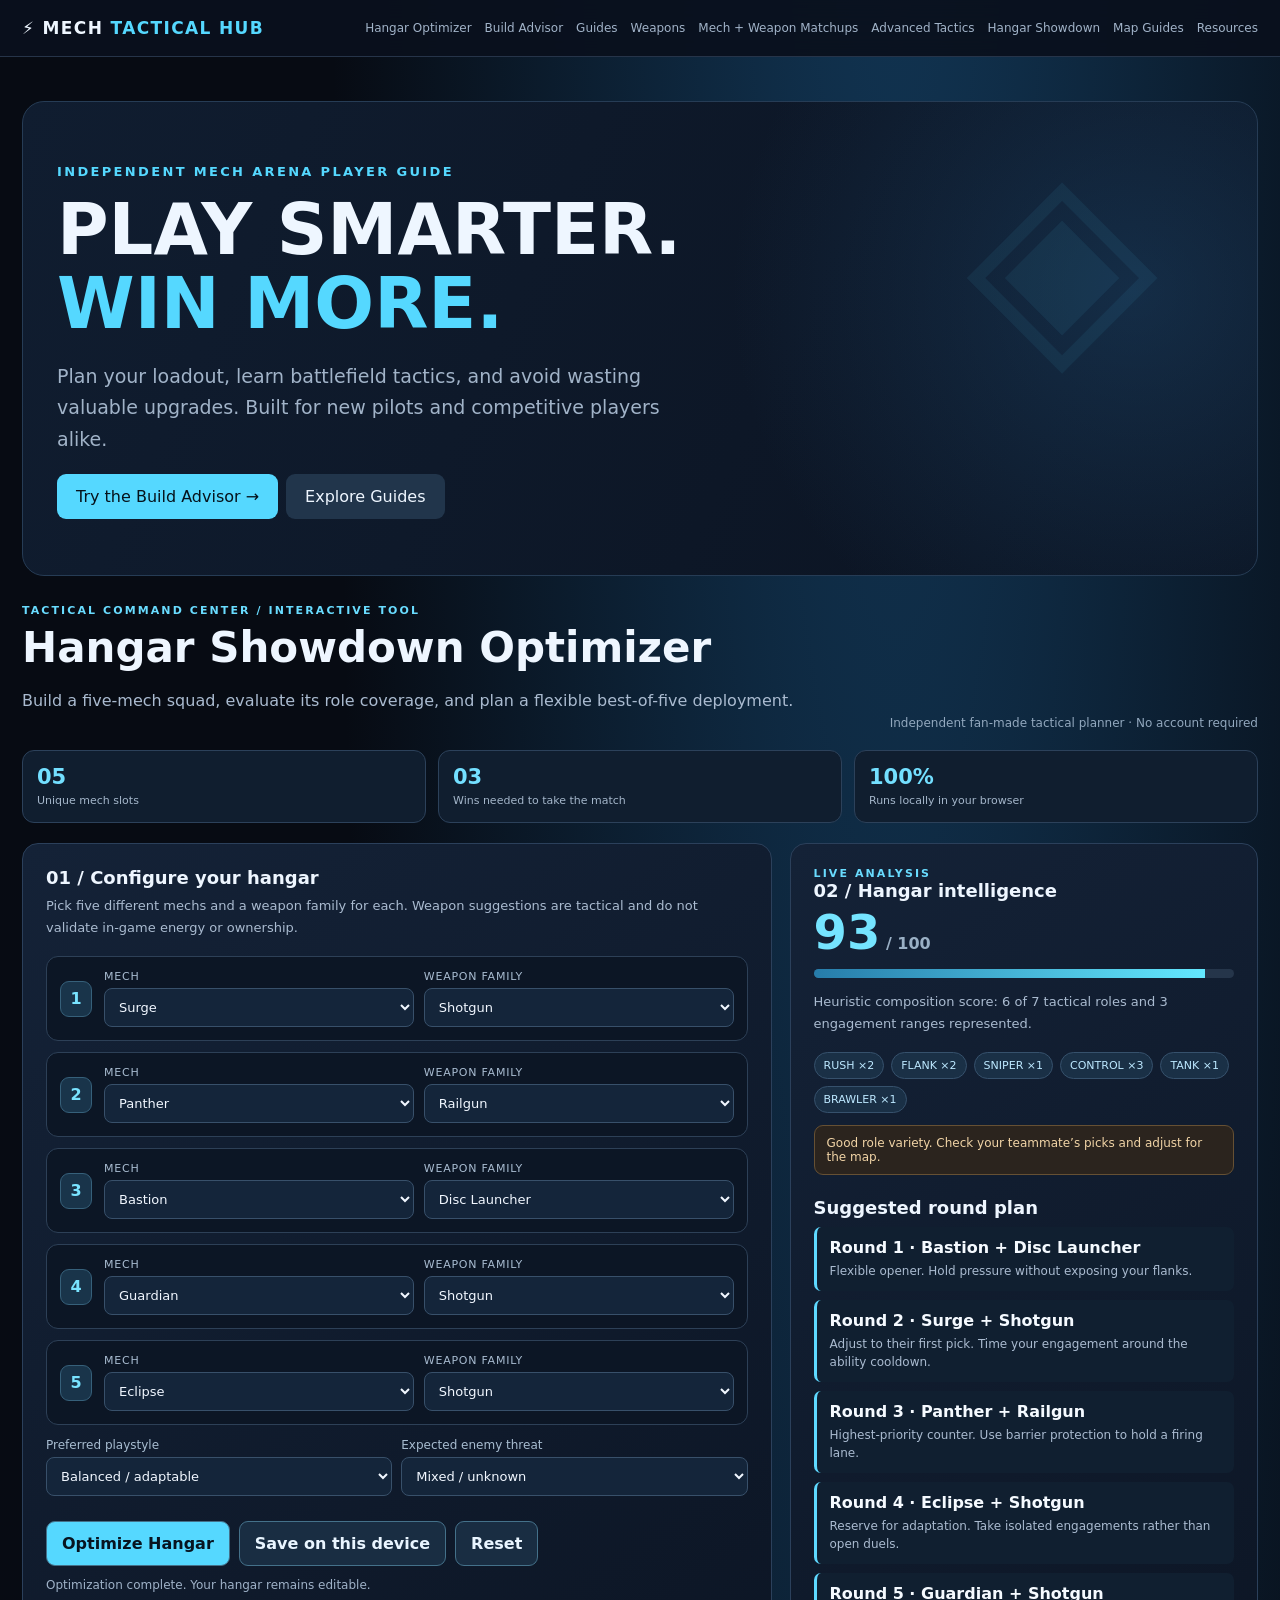
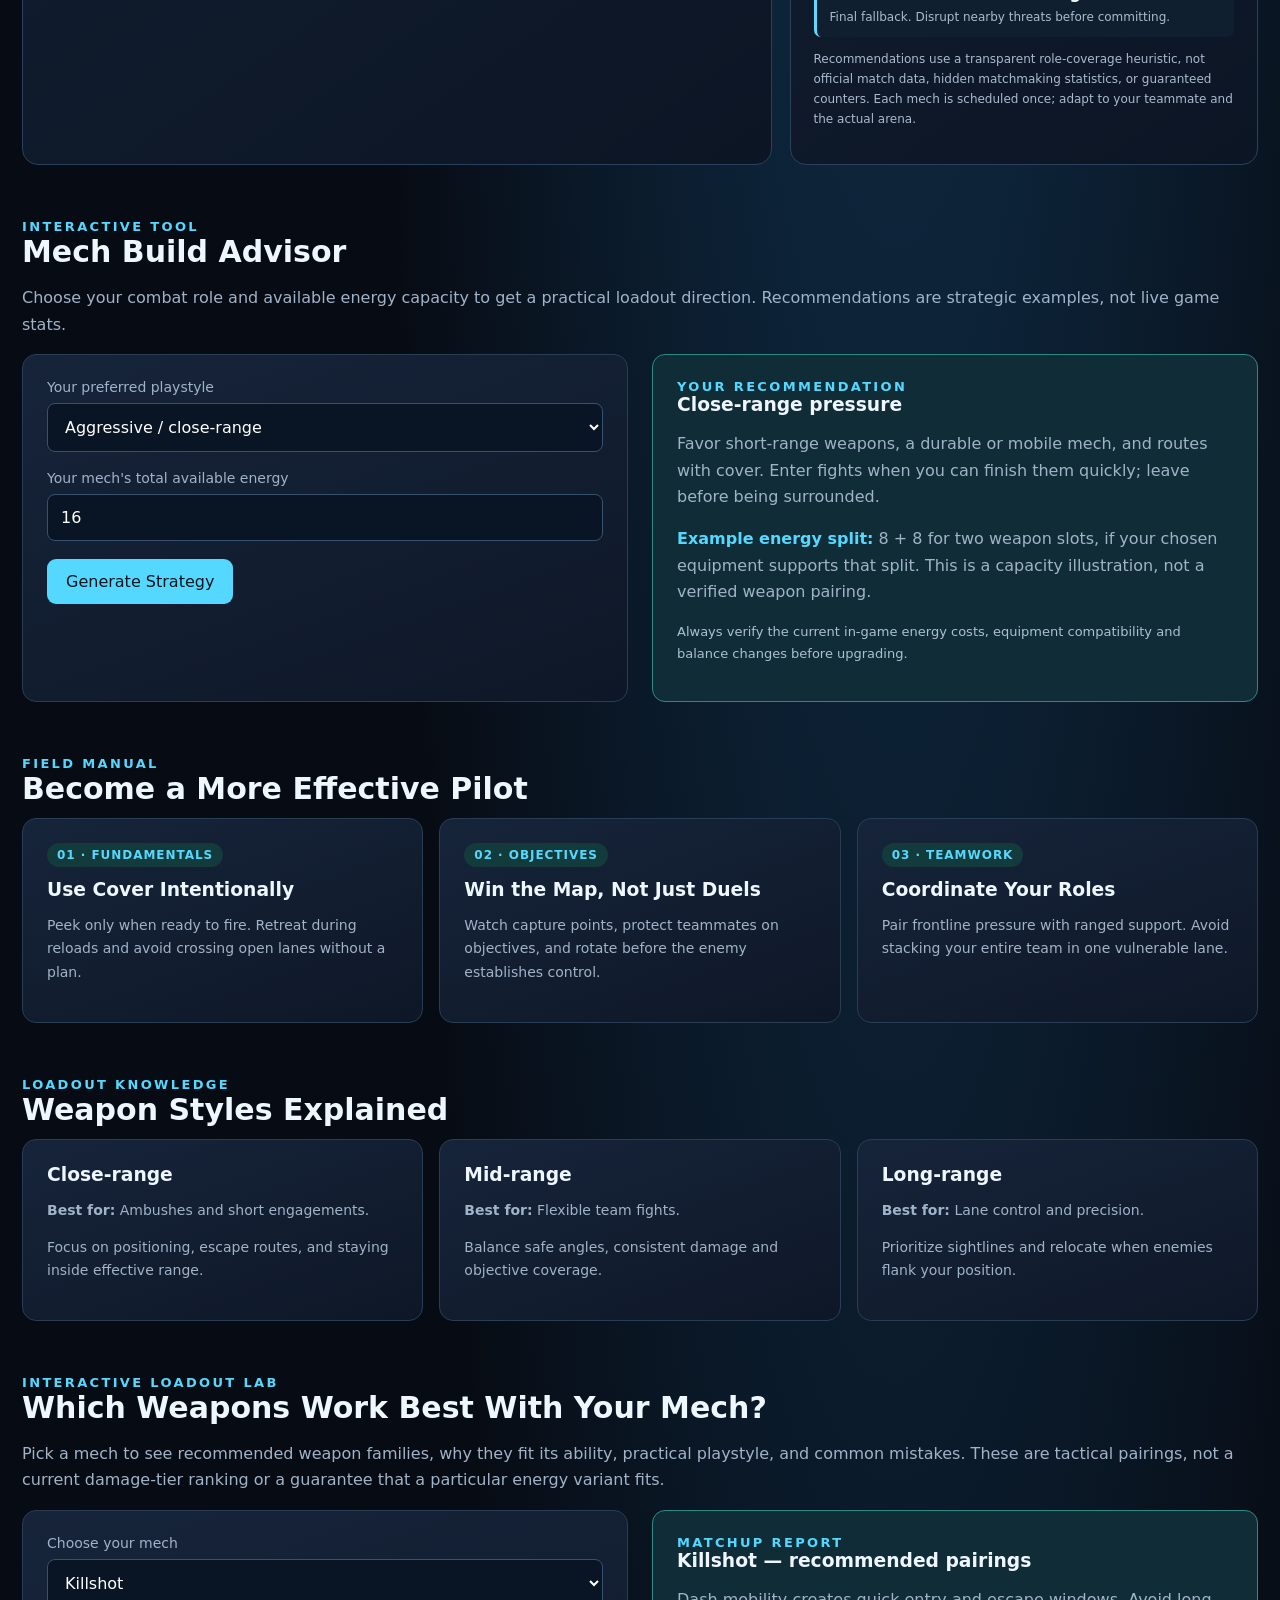
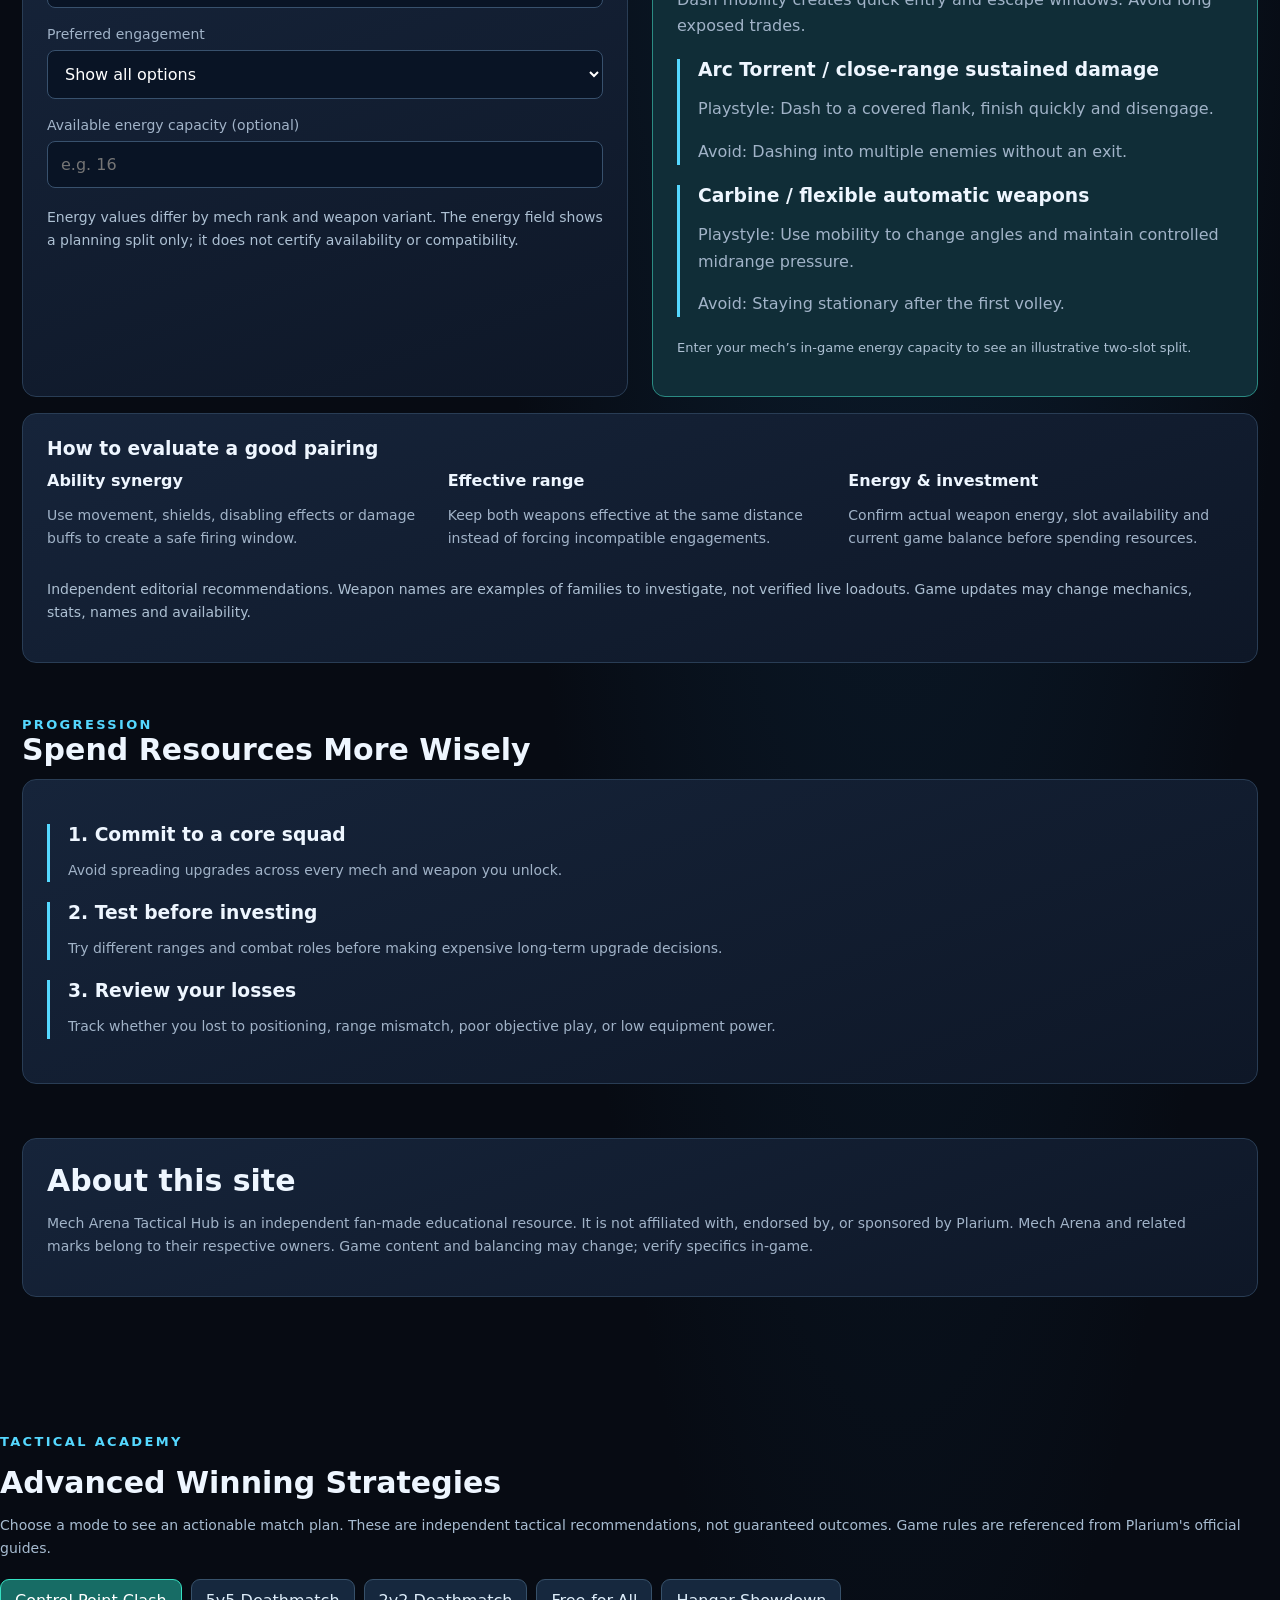
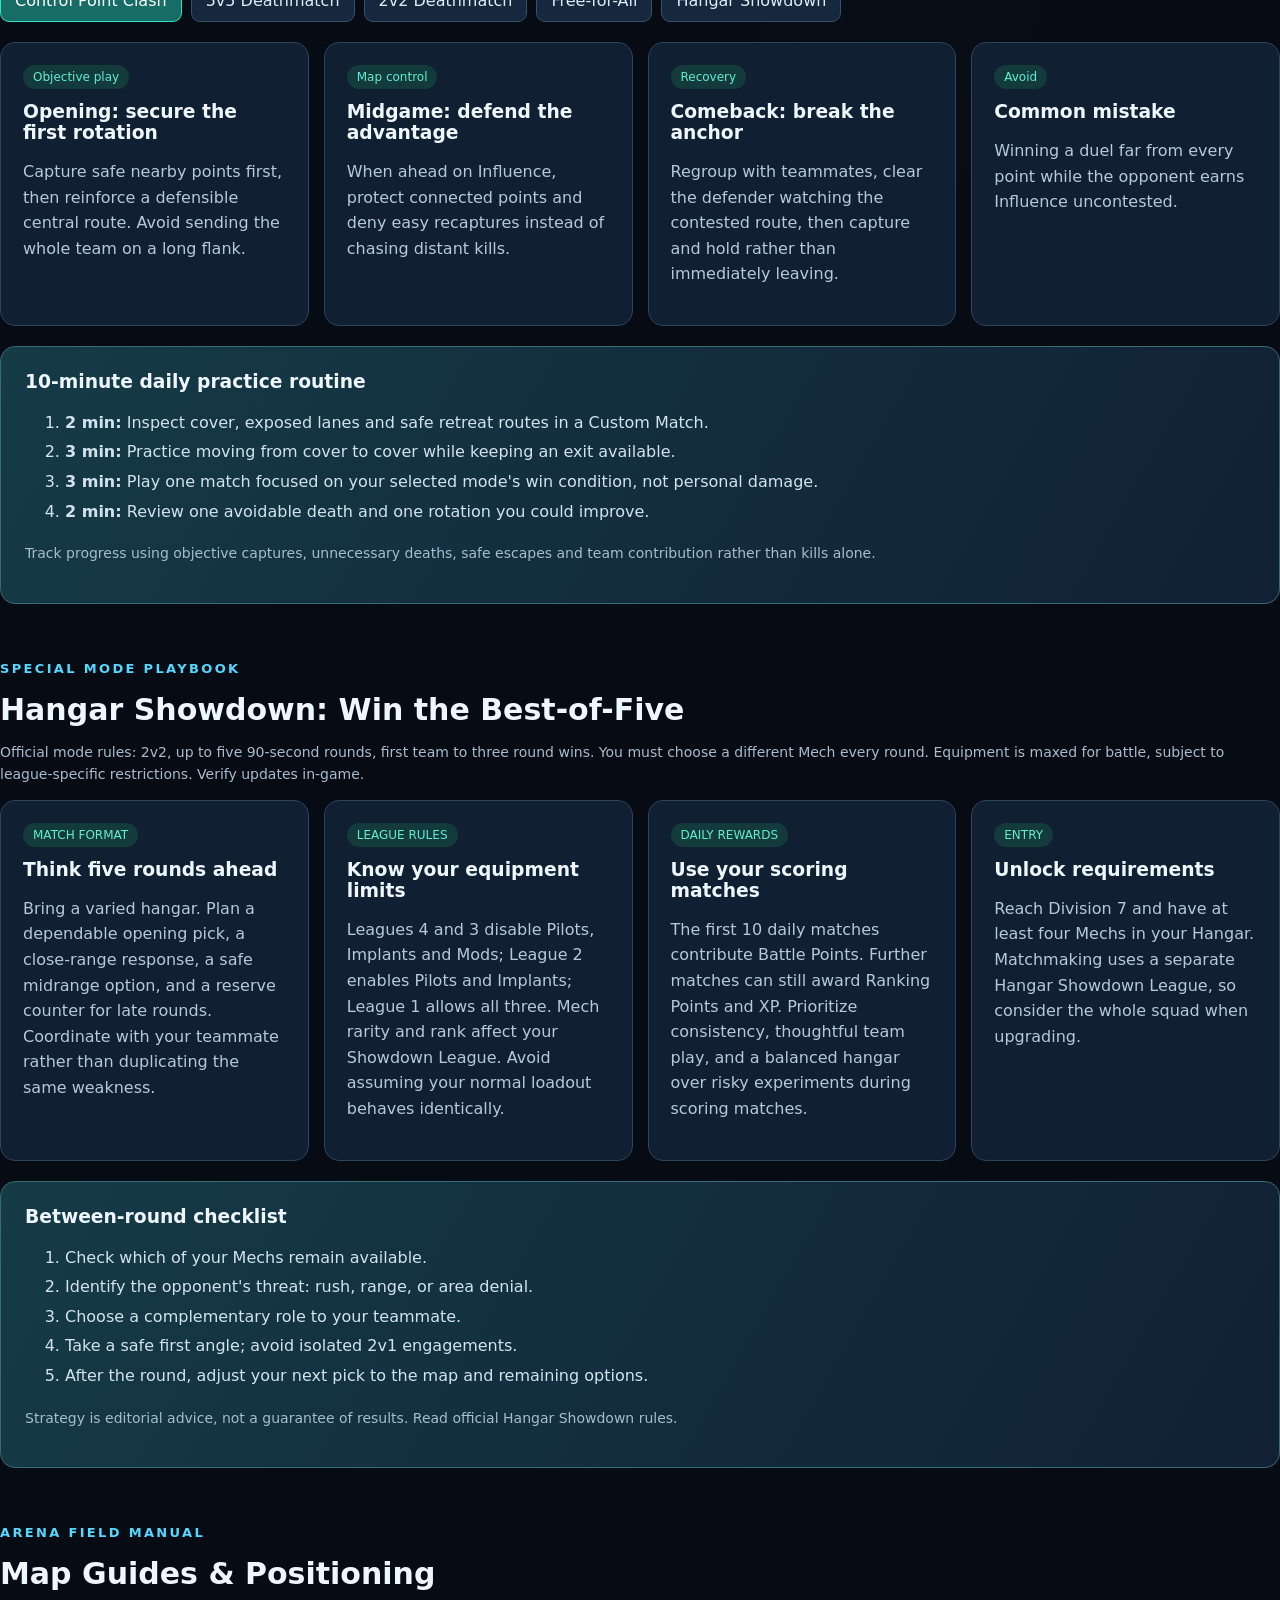
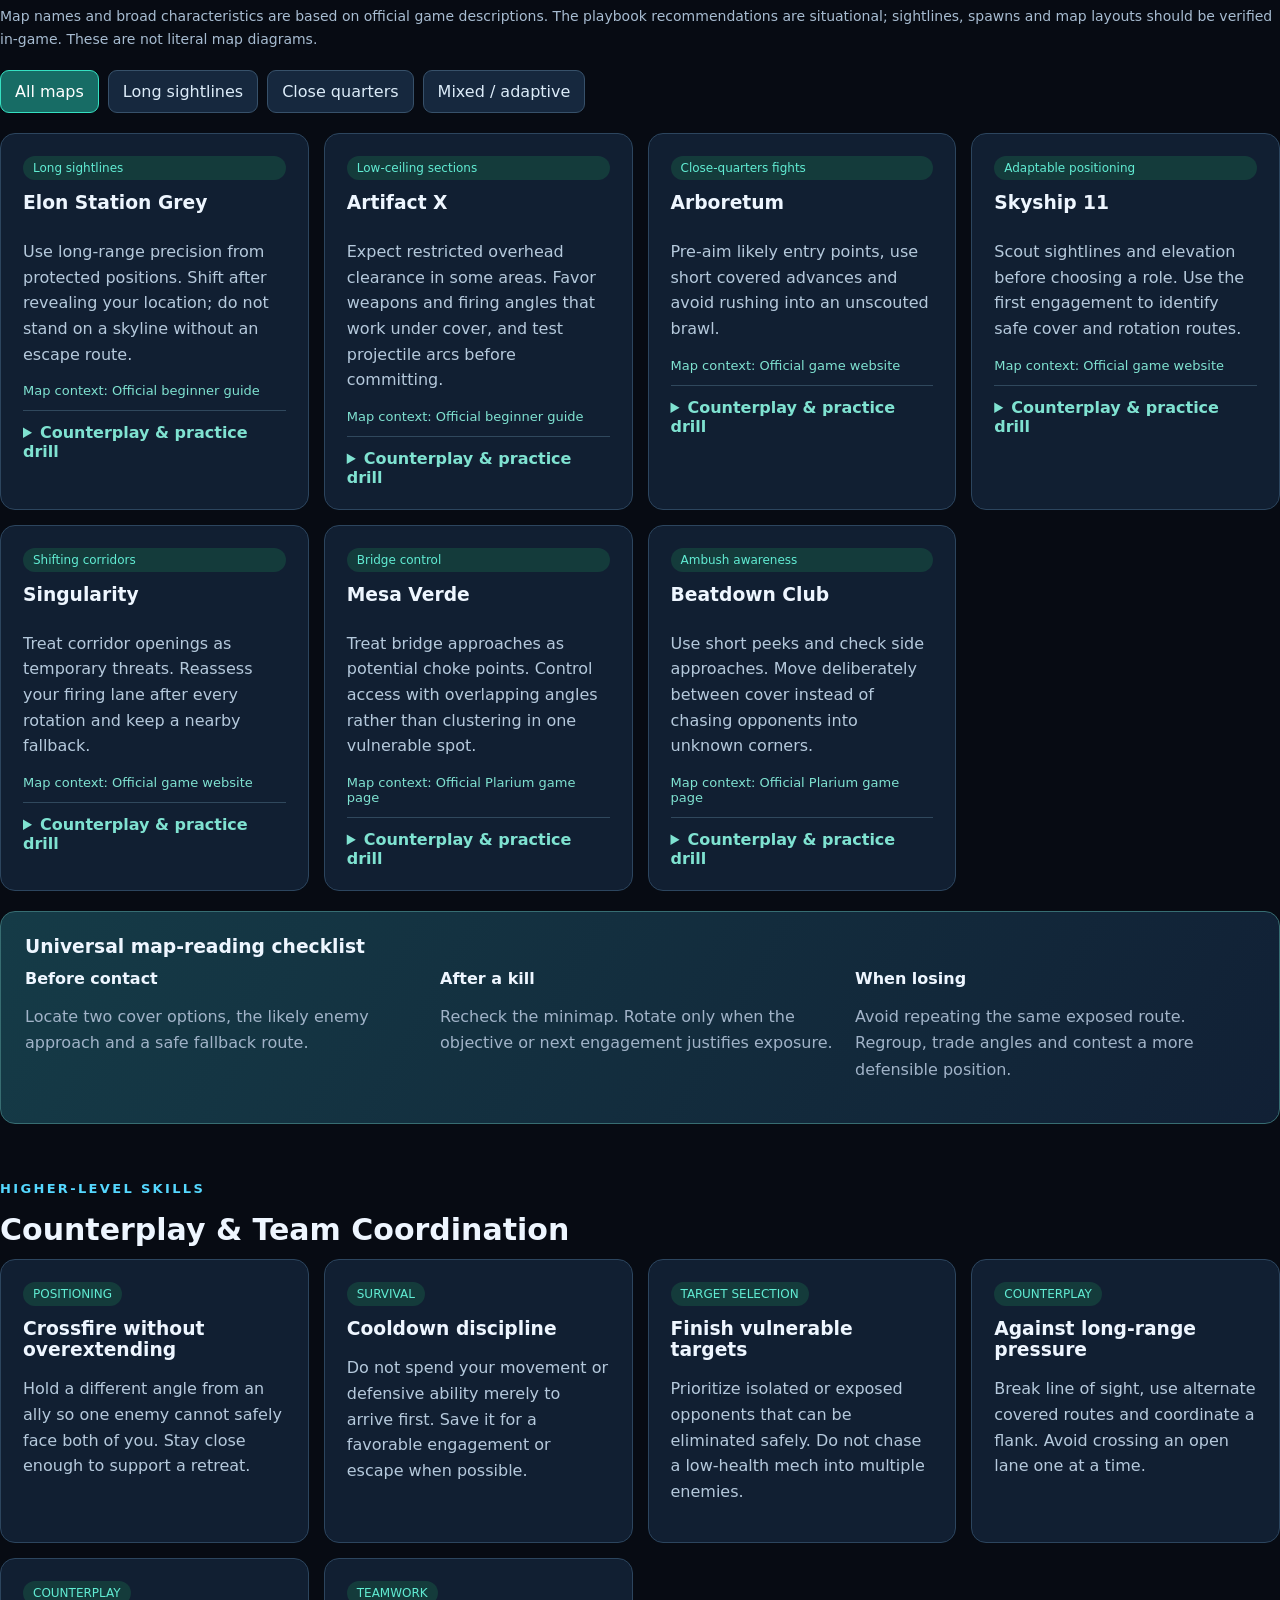
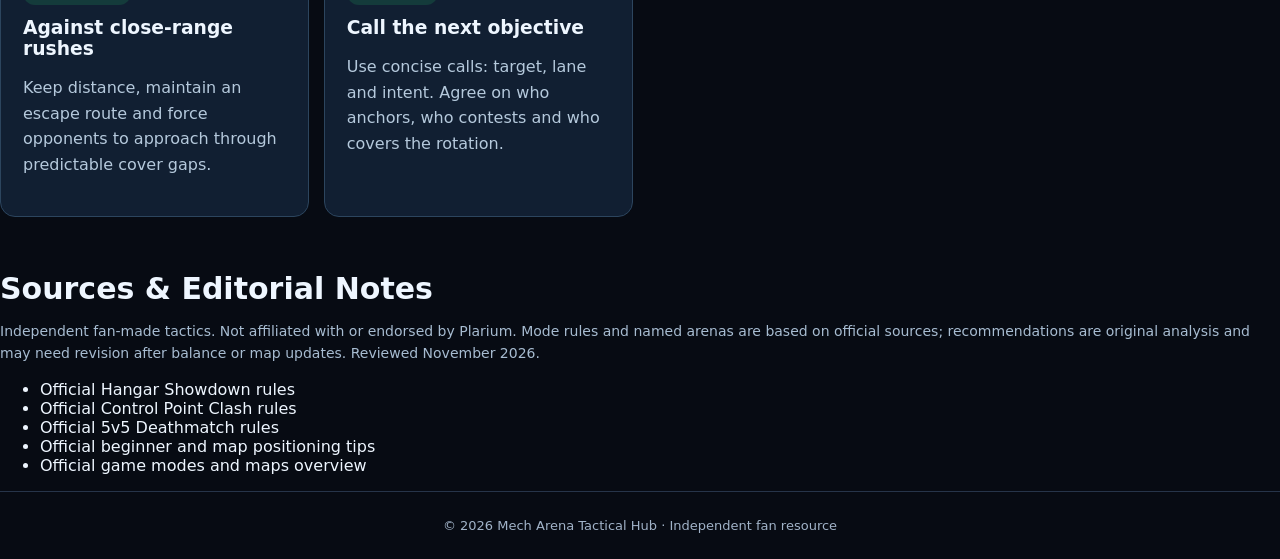
==== index.html @ 8464e2ba "Add files via upload" ====
<!doctype html><html lang="en"><head><meta charset="UTF-8"><meta name="viewport" content="width=device-width,initial-scale=1"><meta name="description" content="Independent Mech Arena player guides, build planner, tactics and resource tips."><title>Mech Arena Tactical Hub</title><style>:root{color-scheme:dark;--bg:#080e1b;--panel:#121d30;--line:#293b55;--accent:#35e1c2;--text:#edf5ff;--muted:#9db1ca}*{box-sizing:border-box}body{margin:0;background:radial-gradient(circle at 85% 0%,#173a53 0,transparent 34%),var(--bg);color:var(--text);font:16px system-ui,Segoe UI,sans-serif}header{position:sticky;top:0;z-index:2;background:#08101eea;border-bottom:1px solid var(--line)}nav{max-width:1150px;margin:auto;display:flex;align-items:center;justify-content:space-between;padding:18px 22px;gap:16px;flex-wrap:wrap}a{color:inherit;text-decoration:none}.logo{font-weight:900;letter-spacing:.08em}.logo span,.accent{color:var(--accent)}.links{display:flex;gap:19px;flex-wrap:wrap;font-size:14px;color:var(--muted)}.links a:hover{color:var(--accent)}main{max-width:1150px;margin:auto;padding:24px 22px 80px}.hero{padding:72px 0 52px;max-width:820px}.eyebrow{color:var(--accent);font-size:13px;font-weight:800;letter-spacing:.18em}h1{font-size:clamp(38px,6vw,72px);line-height:1.05;margin:15px 0}h2{font-size:30px;margin:0 0 12px}h3{margin:0 0 12px}p{line-height:1.65;color:var(--muted)}.hero p{font-size:19px;max-width:640px}.btn{display:inline-block;border:0;background:var(--accent);color:#06131c;font-weight:800;padding:13px 19px;border-radius:9px;cursor:pointer}.btn.secondary{background:#21354b;color:var(--text);margin-left:8px}.section{margin-top:54px;scroll-margin-top:90px}.grid{display:grid;grid-template-columns:repeat(3,minmax(0,1fr));gap:16px}.card{background:linear-gradient(145deg,#16253a,#101a2b);border:1px solid var(--line);border-radius:15px;padding:24px}.card .tag{font-size:12px;color:var(--accent);font-weight:800;letter-spacing:.08em}.card p{font-size:14px}.planner{display:grid;grid-template-columns:1fr 1fr;gap:24px}.field{margin-bottom:18px}label{display:block;color:var(--muted);font-size:14px;margin-bottom:8px}select,input{width:100%;padding:13px;background:#091425;color:white;border:1px solid #38516d;border-radius:8px;font:inherit}.result{border:1px solid #2b8b83;background:#102d37;border-radius:13px;padding:24px}.result strong{color:var(--accent)}.note{font-size:13px;color:#adc0d3}.guide{border-left:3px solid var(--accent);padding-left:18px;margin:20px 0}footer{border-top:1px solid var(--line);padding:26px 22px;text-align:center;color:var(--muted);font-size:13px}@media(max-width:750px){.grid,.planner{grid-template-columns:1fr}.hero{padding-top:45px}.btn.secondary{margin:10px 0 0}.links{gap:12px}}</style><style>
.tactical-tabs{display:flex;flex-wrap:wrap;gap:9px;margin:20px 0}.tactical-tabs button,.map-filter{background:#16283e;border:1px solid #37516a;color:#dcecf9;border-radius:9px;padding:11px 14px;cursor:pointer;font:inherit}.tactical-tabs button.active,.map-filter.active{background:#176c65;border-color:#35e1c2;color:white}.tactic-grid{display:grid;grid-template-columns:repeat(auto-fit,minmax(250px,1fr));gap:15px}.tactic-card{background:#111f32;border:1px solid #2c455e;border-radius:15px;padding:22px}.tactic-card h3{margin:0 0 10px}.tactic-card p,.tactic-card li{color:#b5c9dc;line-height:1.6}.tactic-card ul{padding-left:19px}.tag{display:inline-block;color:#61ecd3;background:#143b3b;border-radius:20px;padding:5px 10px;font-size:12px;margin-bottom:12px}.map-controls{display:flex;flex-wrap:wrap;gap:9px;margin:20px 0}.map-card{display:flex;flex-direction:column}.map-card .map-meta{font-size:13px;color:#7fe2d1}.map-card details{border-top:1px solid #30485d;margin-top:12px;padding-top:12px}.map-card summary{cursor:pointer;color:#7fe2d1;font-weight:700}.map-card details p{margin-bottom:5px}.training-box{background:linear-gradient(120deg,#153b47,#112035);border:1px solid #376d72;border-radius:15px;padding:24px;margin:20px 0}.training-box ol{line-height:1.85;color:#d3e3ee}.strategy-note{color:#a7bcd1;font-size:14px;line-height:1.6}.sr-only{position:absolute;left:-9999px}@media(max-width:600px){.tactical-tabs button,.map-filter{flex:1 1 42%}}
</style><style>
:root{--bg:#070b13;--panel:#101827;--line:#263449;--accent:#55d8ff;--text:#eef6ff;--muted:#a1b3c8}body{background:radial-gradient(ellipse at 70% -10%,#123858 0%,transparent 45%),#070b13}header{background:#0a111def;backdrop-filter:blur(14px)}nav{max-width:1420px}.logo{font-size:17px}.links{gap:13px}.links a{font-size:12px}main{max-width:1420px}.hero{max-width:none;padding:62px 34px 56px;border:1px solid #263c55;border-radius:22px;margin-top:20px;background:radial-gradient(circle at 90% 40%,#21517b66,transparent 35%),linear-gradient(115deg,#101d30,#0b1321);position:relative;overflow:hidden}.hero:after{content:'◈';position:absolute;right:8%;top:2%;font-size:250px;color:#55d8ff12;pointer-events:none}.hero h1{max-width:820px;font-size:clamp(40px,5.5vw,72px)}.section{scroll-margin-top:95px}.card,.panel{background:linear-gradient(160deg,#16243a,#0e1727);border-color:#293d55!important;border-radius:14px!important}button,.btn,select,input{font:inherit}button:focus-visible,select:focus-visible,a:focus-visible{outline:2px solid #55d8ff;outline-offset:3px}.command{margin-top:28px;scroll-margin-top:95px}.command-head{display:flex;align-items:end;justify-content:space-between;gap:20px;flex-wrap:wrap;margin-bottom:20px}.kicker{font-size:11px;letter-spacing:.19em;text-transform:uppercase;font-weight:800;color:#69dcff}.command h2{font-size:clamp(28px,4vw,42px);margin:6px 0}.command p{color:#aabbd0}.command-layout{display:grid;grid-template-columns:minmax(0,1.6fr) minmax(300px,1fr);gap:18px}.command-panel{border:1px solid #2b405b;border-radius:16px;padding:23px;background:linear-gradient(145deg,#142237,#0c1524);min-width:0}.command-panel h3{font-size:18px;margin:0 0 7px}.command-panel .sub{font-size:13px;margin:0 0 18px}.slots{display:grid;gap:11px}.slot{border:1px solid #2d4057;border-radius:12px;padding:13px;background:#0c1625;display:grid;grid-template-columns:34px minmax(0,1fr) minmax(0,1fr);gap:10px;align-items:center}.slotnum{display:grid;place-items:center;background:#19344a;border:1px solid #36607a;color:#79e3ff;border-radius:9px;width:32px;height:36px;font-weight:800}.slot label{font-size:11px;letter-spacing:.07em;color:#a9bcd1;display:block;margin-bottom:5px}.slot select,.command-select{width:100%;background:#14253a;border:1px solid #38506a;color:#f1f7ff;padding:10px;border-radius:8px;font-size:13px;min-width:0}.optimizer-actions{display:flex;gap:9px;flex-wrap:wrap;margin-top:17px}.action-primary,.action-secondary{padding:12px 15px;border-radius:9px;border:1px solid #44718a;font-weight:800;cursor:pointer}.action-primary{background:#55d8ff;color:#071420}.action-secondary{background:#192d42;color:#e9f5ff}.statusline{font-size:12px;color:#9fb2c8;margin-top:12px;min-height:18px}.modebar{display:flex;gap:9px;flex-wrap:wrap;margin:13px 0 17px}.modebar label{font-size:12px;color:#a8bdd1;flex:1;min-width:125px}.modebar select{margin-top:5px}.score{font-size:48px;line-height:1;color:#75e4ff;font-weight:900}.score small{font-size:16px;color:#9ab0c5}.meter{height:9px;background:#25354a;border-radius:30px;overflow:hidden;margin:13px 0}.meter span{height:100%;display:block;background:linear-gradient(90deg,#267caa,#63e8ff);width:0%;transition:width .25s}.role-chips{display:flex;flex-wrap:wrap;gap:7px;margin:12px 0}.role-chip{background:#1a3046;border:1px solid #36516c;padding:6px 9px;border-radius:20px;font-size:11px;color:#bce8ff}.warning{background:#2b241e;border:1px solid #665033;border-radius:9px;padding:10px 12px;color:#f1d4a6;font-size:12px;margin:10px 0}.round-card{border-left:3px solid #5ed9ff;background:#101f30;border-radius:7px;padding:11px 13px;margin:9px 0}.round-card strong{color:#f5faff}.round-card p{font-size:12px;margin:5px 0 0;line-height:1.5}.tiny-note{font-size:12px;color:#95a9c1;margin-top:13px}.guide-tabs{display:flex;gap:8px;flex-wrap:wrap;margin:18px 0}.guide-tab{border:1px solid #38536a;background:#14263b;color:#d8eafa;border-radius:8px;padding:10px 13px;cursor:pointer}.guide-tab[aria-selected=true]{background:#55d8ff;color:#071420}.dashboard-summary{display:grid;grid-template-columns:repeat(3,1fr);gap:12px;margin:20px 0}.dashboard-summary>div{background:#101e2f;border:1px solid #2c415a;border-radius:12px;padding:14px}.dashboard-summary b{font-size:21px;display:block;color:#73dfff}.dashboard-summary span{font-size:11px;color:#a4b6ca}.independent{color:#92a8be;font-size:12px}.command a{color:#8de8ff;text-decoration:underline}@media(max-width:940px){.command-layout{grid-template-columns:1fr}.dashboard-summary{grid-template-columns:repeat(3,1fr)}}@media(max-width:580px){.slot{grid-template-columns:30px 1fr;gap:8px}.slot .weapon-field{grid-column:2}.hero{padding:35px 20px}.dashboard-summary{grid-template-columns:1fr}.command-panel{padding:15px}}
</style></head><body><header><nav><a class="logo" href="#top">⚡ MECH <span>TACTICAL HUB</span></a><div class="links"><a href="#optimizer">Hangar Optimizer</a><a href="#planner">Build Advisor</a><a href="#guides">Guides</a><a href="#weapons">Weapons</a><a href="#pairings">Mech + Weapon Matchups</a><a href="#advanced">Advanced Tactics</a><a href="#showdown">Hangar Showdown</a><a href="#maps">Map Guides</a><a href="#resources">Resources</a></div></nav></header><main id="top"><section class="hero"><div class="eyebrow">INDEPENDENT MECH ARENA PLAYER GUIDE</div><h1>PLAY SMARTER.<br><span class="accent">WIN MORE.</span></h1><p>Plan your loadout, learn battlefield tactics, and avoid wasting valuable upgrades. Built for new pilots and competitive players alike.</p><a class="btn" href="#planner">Try the Build Advisor →</a><a class="btn secondary" href="#guides">Explore Guides</a></section><section id="optimizer" class="command"><div class="command-head"><div><div class="kicker">TACTICAL COMMAND CENTER / INTERACTIVE TOOL</div><h2>Hangar Showdown Optimizer</h2><p>Build a five-mech squad, evaluate its role coverage, and plan a flexible best-of-five deployment.</p></div><div class="independent">Independent fan-made tactical planner · No account required</div></div><div class="dashboard-summary"><div><b>05</b><span>Unique mech slots</span></div><div><b>03</b><span>Wins needed to take the match</span></div><div><b>100%</b><span>Runs locally in your browser</span></div></div><div class="command-layout"><div class="command-panel"><h3>01 / Configure your hangar</h3><p class="sub">Pick five different mechs and a weapon family for each. Weapon suggestions are tactical and do not validate in-game energy or ownership.</p><div id="hangarSlots" class="slots"></div><div class="modebar"><label>Preferred playstyle<select class="command-select" id="playstyle"><option value="balanced">Balanced / adaptable</option><option value="aggressive">Aggressive pressure</option><option value="defensive">Defensive / control</option></select></label><label>Expected enemy threat<select class="command-select" id="enemyThreat"><option value="mixed">Mixed / unknown</option><option value="rush">Close-range rush</option><option value="sniper">Long-range snipers</option><option value="tank">Heavy defensive squad</option></select></label></div><div class="optimizer-actions"><button class="action-primary" id="runOptimizer">Optimize Hangar</button><button class="action-secondary" id="saveHangar">Save on this device</button><button class="action-secondary" id="resetHangar">Reset</button></div><div class="statusline" id="hangarStatus" aria-live="polite"></div></div><div class="command-panel"><div class="kicker">LIVE ANALYSIS</div><h3>02 / Hangar intelligence</h3><div><span class="score" id="hangarScore">—<small> / 100</small></span><div class="meter"><span id="hangarMeter"></span></div><p class="sub" id="scoreExplanation">Select five distinct mechs to evaluate tactical coverage.</p></div><div id="roleChips" class="role-chips"></div><div id="optimizerWarnings"></div><h3 style="margin-top:22px">Suggested round plan</h3><div id="roundPlan"><p class="sub">Your recommended deployment order will appear here.</p></div><p class="tiny-note">Recommendations use a transparent role-coverage heuristic, not official match data, hidden matchmaking statistics, or guaranteed counters. Each mech is scheduled once; adapt to your teammate and the actual arena.</p></div></div></section><section class="section" id="planner"><div class="eyebrow">INTERACTIVE TOOL</div><h2>Mech Build Advisor</h2><p>Choose your combat role and available energy capacity to get a practical loadout direction. Recommendations are strategic examples, not live game stats.</p><div class="planner"><div class="card"><div class="field"><label for="role">Your preferred playstyle</label><select id="role"><option value="brawler">Aggressive / close-range</option><option value="support">Support / team-focused</option><option value="sniper">Long-range / precision</option><option value="flex">Flexible / objective control</option></select></div><div class="field"><label for="energy">Your mech's total available energy</label><input id="energy" type="number" min="2" max="40" value="16"></div><button class="btn" id="recommend">Generate Strategy</button></div><div class="result" aria-live="polite"><div class="eyebrow">YOUR RECOMMENDATION</div><h3 id="buildTitle">Close-range pressure</h3><p id="buildText"></p><p id="allocation"></p><p class="note">Always verify the current in-game energy costs, equipment compatibility and balance changes before upgrading.</p></div></div></section><section class="section" id="guides"><div class="eyebrow">FIELD MANUAL</div><h2>Become a More Effective Pilot</h2><div class="grid"><article class="card"><div class="tag">01 · FUNDAMENTALS</div><h3>Use Cover Intentionally</h3><p>Peek only when ready to fire. Retreat during reloads and avoid crossing open lanes without a plan.</p></article><article class="card"><div class="tag">02 · OBJECTIVES</div><h3>Win the Map, Not Just Duels</h3><p>Watch capture points, protect teammates on objectives, and rotate before the enemy establishes control.</p></article><article class="card"><div class="tag">03 · TEAMWORK</div><h3>Coordinate Your Roles</h3><p>Pair frontline pressure with ranged support. Avoid stacking your entire team in one vulnerable lane.</p></article></div></section><section class="section" id="weapons"><div class="eyebrow">LOADOUT KNOWLEDGE</div><h2>Weapon Styles Explained</h2><div class="grid"><article class="card"><h3>Close-range</h3><p><strong>Best for:</strong> Ambushes and short engagements.</p><p>Focus on positioning, escape routes, and staying inside effective range.</p></article><article class="card"><h3>Mid-range</h3><p><strong>Best for:</strong> Flexible team fights.</p><p>Balance safe angles, consistent damage and objective coverage.</p></article><article class="card"><h3>Long-range</h3><p><strong>Best for:</strong> Lane control and precision.</p><p>Prioritize sightlines and relocate when enemies flank your position.</p></article></div></section><section class="section" id="pairings"><div class="eyebrow">INTERACTIVE LOADOUT LAB</div><h2>Which Weapons Work Best With Your Mech?</h2><p>Pick a mech to see recommended weapon families, why they fit its ability, practical playstyle, and common mistakes. These are tactical pairings, not a current damage-tier ranking or a guarantee that a particular energy variant fits.</p><div class="planner"><div class="card"><div class="field"><label for="pairMech">Choose your mech</label><select id="pairMech"><option value="killshot">Killshot</option><option value="panther">Panther</option><option value="guardian">Guardian</option><option value="ares">Ares</option><option value="surge">Surge</option><option value="zephyr">Zephyr</option><option value="bastion">Bastion</option><option value="redeemer">Redeemer</option><option value="eclipse">Eclipse</option><option value="brickhouse">Brickhouse</option><option value="paragon">Paragon</option><option value="shadow">Shadow</option></select></div><div class="field"><label for="pairRole">Preferred engagement</label><select id="pairRole"><option value="all">Show all options</option><option value="close">Close range</option><option value="mid">Mid range</option><option value="long">Long range</option></select></div><div class="field"><label for="pairEnergy">Available energy capacity (optional)</label><input id="pairEnergy" type="number" min="2" max="40" placeholder="e.g. 16"></div><p class="note">Energy values differ by mech rank and weapon variant. The energy field shows a planning split only; it does not certify availability or compatibility.</p></div><div class="result" aria-live="polite"><div class="eyebrow">MATCHUP REPORT</div><h3 id="pairTitle"></h3><p id="pairAbility"></p><div id="pairResults"></div><p id="pairEnergyNote" class="note"></p></div></div><div class="card" style="margin-top:16px"><h3>How to evaluate a good pairing</h3><div class="grid"><div><strong>Ability synergy</strong><p>Use movement, shields, disabling effects or damage buffs to create a safe firing window.</p></div><div><strong>Effective range</strong><p>Keep both weapons effective at the same distance instead of forcing incompatible engagements.</p></div><div><strong>Energy &amp; investment</strong><p>Confirm actual weapon energy, slot availability and current game balance before spending resources.</p></div></div><p class="note">Independent editorial recommendations. Weapon names are examples of families to investigate, not verified live loadouts. Game updates may change mechanics, stats, names and availability.</p></div></section><section class="section" id="resources"><div class="eyebrow">PROGRESSION</div><h2>Spend Resources More Wisely</h2><div class="card"><div class="guide"><h3>1. Commit to a core squad</h3><p>Avoid spreading upgrades across every mech and weapon you unlock.</p></div><div class="guide"><h3>2. Test before investing</h3><p>Try different ranges and combat roles before making expensive long-term upgrade decisions.</p></div><div class="guide"><h3>3. Review your losses</h3><p>Track whether you lost to positioning, range mismatch, poor objective play, or low equipment power.</p></div></div></section><section class="section"><div class="card"><h2>About this site</h2><p>Mech Arena Tactical Hub is an independent fan-made educational resource. It is not affiliated with, endorsed by, or sponsored by Plarium. Mech Arena and related marks belong to their respective owners. Game content and balancing may change; verify specifics in-game.</p></div></section></main>
<section class="section" id="advanced" aria-labelledby="advanced-heading">
<p class="eyebrow">TACTICAL ACADEMY</p><h2 id="advanced-heading">Advanced Winning Strategies</h2>
<p class="strategy-note">Choose a mode to see an actionable match plan. These are independent tactical recommendations, not guaranteed outcomes. Game rules are referenced from Plarium's official guides.</p>
<div class="tactical-tabs" role="group" aria-label="Choose game mode"><button type="button" class="active" data-mode="cpc" aria-pressed="true">Control Point Clash</button><button type="button" data-mode="5v5" aria-pressed="false">5v5 Deathmatch</button><button type="button" data-mode="2v2" aria-pressed="false">2v2 Deathmatch</button><button type="button" data-mode="ffa" aria-pressed="false">Free-for-All</button><button type="button" data-mode="hangar" aria-pressed="false">Hangar Showdown</button></div>
<div id="modeContent" class="tactic-grid" aria-live="polite"></div>
<div class="training-box"><h3>10-minute daily practice routine</h3><ol><li><strong>2 min:</strong> Inspect cover, exposed lanes and safe retreat routes in a Custom Match.</li><li><strong>3 min:</strong> Practice moving from cover to cover while keeping an exit available.</li><li><strong>3 min:</strong> Play one match focused on your selected mode's win condition, not personal damage.</li><li><strong>2 min:</strong> Review one avoidable death and one rotation you could improve.</li></ol><p class="strategy-note">Track progress using objective captures, unnecessary deaths, safe escapes and team contribution rather than kills alone.</p></div>
</section>
<section class="section" id="showdown"><p class="eyebrow">SPECIAL MODE PLAYBOOK</p><h2>Hangar Showdown: Win the Best-of-Five</h2><p class="strategy-note">Official mode rules: 2v2, up to five 90-second rounds, first team to three round wins. You must choose a different Mech every round. Equipment is maxed for battle, subject to league-specific restrictions. Verify updates in-game.</p><div class="tactic-grid"><article class="tactic-card"><span class="tag">MATCH FORMAT</span><h3>Think five rounds ahead</h3><p>Bring a varied hangar. Plan a dependable opening pick, a close-range response, a safe midrange option, and a reserve counter for late rounds. Coordinate with your teammate rather than duplicating the same weakness.</p></article><article class="tactic-card"><span class="tag">LEAGUE RULES</span><h3>Know your equipment limits</h3><p>Leagues 4 and 3 disable Pilots, Implants and Mods; League 2 enables Pilots and Implants; League 1 allows all three. Mech rarity and rank affect your Showdown League. Avoid assuming your normal loadout behaves identically.</p></article><article class="tactic-card"><span class="tag">DAILY REWARDS</span><h3>Use your scoring matches</h3><p>The first 10 daily matches contribute Battle Points. Further matches can still award Ranking Points and XP. Prioritize consistency, thoughtful team play, and a balanced hangar over risky experiments during scoring matches.</p></article><article class="tactic-card"><span class="tag">ENTRY</span><h3>Unlock requirements</h3><p>Reach Division 7 and have at least four Mechs in your Hangar. Matchmaking uses a separate Hangar Showdown League, so consider the whole squad when upgrading.</p></article></div><div class="training-box"><h3>Between-round checklist</h3><ol><li>Check which of your Mechs remain available.</li><li>Identify the opponent's threat: rush, range, or area denial.</li><li>Choose a complementary role to your teammate.</li><li>Take a safe first angle; avoid isolated 2v1 engagements.</li><li>After the round, adjust your next pick to the map and remaining options.</li></ol><p class="strategy-note">Strategy is editorial advice, not a guarantee of results. <a href="https://mecharena-support.plarium.com/hc/en-us/articles/21315375576604-Hangar-Showdown" target="_blank" rel="noopener noreferrer">Read official Hangar Showdown rules</a>.</p></div></section><section class="section" id="maps" aria-labelledby="maps-heading"><p class="eyebrow">ARENA FIELD MANUAL</p><h2 id="maps-heading">Map Guides &amp; Positioning</h2><p class="strategy-note">Map names and broad characteristics are based on official game descriptions. The playbook recommendations are situational; sightlines, spawns and map layouts should be verified in-game. These are not literal map diagrams.</p>
<div class="map-controls" role="group" aria-label="Filter maps"><button type="button" class="map-filter active" data-filter="all" aria-pressed="true">All maps</button><button type="button" class="map-filter" data-filter="long" aria-pressed="false">Long sightlines</button><button type="button" class="map-filter" data-filter="close" aria-pressed="false">Close quarters</button><button type="button" class="map-filter" data-filter="mixed" aria-pressed="false">Mixed / adaptive</button></div><div id="mapGrid" class="tactic-grid"></div>
<div class="training-box"><h3>Universal map-reading checklist</h3><div class="tactic-grid"><div><strong>Before contact</strong><p>Locate two cover options, the likely enemy approach and a safe fallback route.</p></div><div><strong>After a kill</strong><p>Recheck the minimap. Rotate only when the objective or next engagement justifies exposure.</p></div><div><strong>When losing</strong><p>Avoid repeating the same exposed route. Regroup, trade angles and contest a more defensible position.</p></div></div></div>
</section>
<section class="section" id="counterplay"><p class="eyebrow">HIGHER-LEVEL SKILLS</p><h2>Counterplay &amp; Team Coordination</h2><div class="tactic-grid"><article class="tactic-card"><span class="tag">POSITIONING</span><h3>Crossfire without overextending</h3><p>Hold a different angle from an ally so one enemy cannot safely face both of you. Stay close enough to support a retreat.</p></article><article class="tactic-card"><span class="tag">SURVIVAL</span><h3>Cooldown discipline</h3><p>Do not spend your movement or defensive ability merely to arrive first. Save it for a favorable engagement or escape when possible.</p></article><article class="tactic-card"><span class="tag">TARGET SELECTION</span><h3>Finish vulnerable targets</h3><p>Prioritize isolated or exposed opponents that can be eliminated safely. Do not chase a low-health mech into multiple enemies.</p></article><article class="tactic-card"><span class="tag">COUNTERPLAY</span><h3>Against long-range pressure</h3><p>Break line of sight, use alternate covered routes and coordinate a flank. Avoid crossing an open lane one at a time.</p></article><article class="tactic-card"><span class="tag">COUNTERPLAY</span><h3>Against close-range rushes</h3><p>Keep distance, maintain an escape route and force opponents to approach through predictable cover gaps.</p></article><article class="tactic-card"><span class="tag">TEAMWORK</span><h3>Call the next objective</h3><p>Use concise calls: target, lane and intent. Agree on who anchors, who contests and who covers the rotation.</p></article></div></section>
<section class="section" id="references"><h2>Sources &amp; Editorial Notes</h2><p class="strategy-note">Independent fan-made tactics. Not affiliated with or endorsed by Plarium. Mode rules and named arenas are based on official sources; recommendations are original analysis and may need revision after balance or map updates. Reviewed November 2026.</p><ul><li><a href="https://mecharena-support.plarium.com/hc/en-us/articles/21315375576604-Hangar-Showdown" target="_blank" rel="noopener noreferrer">Official Hangar Showdown rules</a></li><li><a href="https://mecharena-support.plarium.com/hc/en-us/articles/12575748507548-Control-Point-Clash" target="_blank" rel="noopener noreferrer">Official Control Point Clash rules</a></li><li><a href="https://mecharena-support.plarium.com/hc/en-us/articles/12642671561116-5-vs-5-Deathmatch" target="_blank" rel="noopener noreferrer">Official 5v5 Deathmatch rules</a></li><li><a href="https://mecharena.game/mech-arena-beginners-guide/" target="_blank" rel="noopener noreferrer">Official beginner and map positioning tips</a></li><li><a href="https://plarium.com/en/game/mech-arena/" target="_blank" rel="noopener noreferrer">Official game modes and maps overview</a></li></ul></section>
<script>
(()=>{
const modes={
cpc:[['Opening: secure the first rotation','Objective play','Capture safe nearby points first, then reinforce a defensible central route. Avoid sending the whole team on a long flank.'],['Midgame: defend the advantage','Map control','When ahead on Influence, protect connected points and deny easy recaptures instead of chasing distant kills.'],['Comeback: break the anchor','Recovery','Regroup with teammates, clear the defender watching the contested route, then capture and hold rather than immediately leaving.'],['Common mistake','Avoid','Winning a duel far from every point while the opponent earns Influence uncontested.']],
'5v5':[['Opening: establish two angles','Team fighting','Approach with teammates but avoid stacking into the same exposed firing lane.'],['Mid-round: preserve numbers','Survival','When your team has a kill advantage, trade safely and force opponents to take the risk.'],['Late round: read the score','Decision making','If behind, coordinate a focused push. If ahead, avoid isolated duels that hand over easy kills.'],['Common mistake','Avoid','Chasing a damaged enemy into a crossfire just before the round ends.']],
'2v2':[['Opening: move as a pair','Teamwork','Maintain overlapping coverage so your teammate can help if an opponent rushes.'],['Win the first trade','Target priority','Focus the same vulnerable target when safe; two separate duels can waste your numerical advantage.'],['After an elimination','Tempo','Use the temporary advantage to pressure the remaining opponent without losing cover discipline.'],['Common mistake','Avoid','Splitting across the map and giving the other team isolated 2-on-1 fights.']],
hangar:[['Round 1: read the matchup','Opening','Select a flexible mech you can use confidently, coordinate your opening lane with your partner and avoid giving up a quick 2-on-1 elimination.'],['Rotate your mech choices','Round management','A different mech is required each round. Plan your full hangar across a possible five rounds; avoid exhausting every safe counter early.'],['Fight as a two-mech unit','Team synergy','Create overlapping firing angles without standing on top of each other. Focus one opponent, then convert the numbers advantage safely.'],['Adapt to the 90-second clock','Tempo','If neither side commits, use cover to probe angles. With time running out, assess the round state rather than rushing blindly.'],['Choose complementary roles','Hangar design','Prepare a mix of frontline pressure, flexible midrange, mobility and protected long-range options so you can respond to enemy picks and maps.'],['Common mistake','Avoid','Building around a single powerful mech. Every round requires a new selection, and your remaining options matter in a best-of-five.']],
ffa:[['Opening: avoid the center pileup','Survival','Use cover to identify weakened targets without becoming the easiest target yourself.'],['Third-party timing','Eliminations','Engage after opponents have committed resources, but check nearby threats before finishing.'],['Protect your streak','Awareness','Change angles after a visible elimination and avoid standing still to reload in the open.'],['Common mistake','Avoid','Overcommitting to one target while several opponents have clear shots at you.']]};
const modeContent=document.getElementById('modeContent');function renderMode(key){modeContent.replaceChildren();modes[key].forEach(([title,tag,description])=>{const article=document.createElement('article');article.className='tactic-card';const badge=document.createElement('span');badge.className='tag';badge.textContent=tag;const h=document.createElement('h3');h.textContent=title;const p=document.createElement('p');p.textContent=description;article.append(badge,h,p);modeContent.append(article)});document.querySelectorAll('[data-mode]').forEach(b=>{let active=b.dataset.mode===key;b.classList.toggle('active',active);b.setAttribute('aria-pressed',String(active))})}document.querySelectorAll('[data-mode]').forEach(b=>b.addEventListener('click',()=>renderMode(b.dataset.mode)));renderMode('cpc');
const maps=[
{name:'Elon Station Grey',type:'long',style:'Long sightlines',source:'Official beginner guide',plan:'Use long-range precision from protected positions. Shift after revealing your location; do not stand on a skyline without an escape route.',avoid:'Crossing exposed firing lanes without cover or allied pressure.',drill:'Practice reaching two separate protected firing positions without taking an open direct route.'},
{name:'Artifact X',type:'close',style:'Low-ceiling sections',source:'Official beginner guide',plan:'Expect restricted overhead clearance in some areas. Favor weapons and firing angles that work under cover, and test projectile arcs before committing.',avoid:'Assuming an arcing projectile can clear a low ceiling.',drill:'In a Custom Match, test which covered approaches block your selected weapon trajectory.'},
{name:'Arboretum',type:'close',style:'Close-quarters fights',source:'Official game website',plan:'Pre-aim likely entry points, use short covered advances and avoid rushing into an unscouted brawl.',avoid:'Using long-range positioning habits in a close-range engagement.',drill:'Practice entering and exiting a short-range fight while keeping one solid obstacle nearby.'},
{name:'Skyship 11',type:'mixed',style:'Adaptable positioning',source:'Official game website',plan:'Scout sightlines and elevation before choosing a role. Use the first engagement to identify safe cover and rotation routes.',avoid:'Assuming an unfamiliar lane is safe simply because it is the shortest path.',drill:'Mark one safe approach, one fallback route and one alternate firing angle.'},
{name:'Singularity',type:'mixed',style:'Shifting corridors',source:'Official game website',plan:'Treat corridor openings as temporary threats. Reassess your firing lane after every rotation and keep a nearby fallback.',avoid:'Tunnel-visioning down a corridor while ignoring side approaches.',drill:'Practice checking alternate entrances between each engagement.'},
{name:'Mesa Verde',type:'mixed',style:'Bridge control',source:'Official Plarium game page',plan:'Treat bridge approaches as potential choke points. Control access with overlapping angles rather than clustering in one vulnerable spot.',avoid:'Pushing a defended bridge without scouting or a coordinated second angle.',drill:'Find an approach that lets you support an ally without standing directly behind them.'},
{name:'Beatdown Club',type:'mixed',style:'Ambush awareness',source:'Official Plarium game page',plan:'Use short peeks and check side approaches. Move deliberately between cover instead of chasing opponents into unknown corners.',avoid:'Following a retreating opponent without checking for teammates.',drill:'Practice disengaging from a corner before your health becomes critical.'}
];const grid=document.getElementById('mapGrid');function renderMaps(filter){grid.replaceChildren();maps.filter(m=>filter==='all'||m.type===filter).forEach(m=>{let card=document.createElement('article');card.className='tactic-card map-card';let tag=document.createElement('span');tag.className='tag';tag.textContent=m.style;let h=document.createElement('h3');h.textContent=m.name;let p=document.createElement('p');p.textContent=m.plan;let d=document.createElement('details');let summary=document.createElement('summary');summary.textContent='Counterplay & practice drill';d.append(summary);[['Avoid: ',m.avoid],['Practice: ',m.drill]].forEach(([a,b])=>{let para=document.createElement('p');let strong=document.createElement('strong');strong.textContent=a;para.append(strong,document.createTextNode(b));d.append(para)});let src=document.createElement('span');src.className='map-meta';src.textContent='Map context: '+m.source;card.append(tag,h,p,src,d);grid.append(card)});document.querySelectorAll('[data-filter]').forEach(b=>{const active=b.dataset.filter===filter;b.classList.toggle('active',active);b.setAttribute('aria-pressed',String(active))})}document.querySelectorAll('[data-filter]').forEach(b=>b.addEventListener('click',()=>renderMaps(b.dataset.filter)));renderMaps('all');
})();
</script>
<footer>© 2026 Mech Arena Tactical Hub · Independent fan resource</footer><script>const role=document.getElementById('role'),energy=document.getElementById('energy'),title=document.getElementById('buildTitle'),desc=document.getElementById('buildText'),allocation=document.getElementById('allocation');const advice={brawler:['Close-range pressure','Favor short-range weapons, a durable or mobile mech, and routes with cover. Enter fights when you can finish them quickly; leave before being surrounded.'],support:['Team support and crossfire','Choose reliable mid-range damage and stay near allies without standing directly behind them. Cover retreat lanes and protect objective holders.'],sniper:['Long-range lane control','Use precision-oriented weapons from protected sightlines. Keep an escape path and change positions after revealing your location.'],flex:['Objective-control all-rounder','Favor adaptable mid-range weapons and mobility. Rotate between capture points, defend key lanes and avoid unnecessary isolated duels.']};function update(){const v=Number(energy.value);if(!Number.isFinite(v)||v<2||v>40){title.textContent='Check your energy';desc.textContent='Enter a total energy capacity between 2 and 40.';allocation.textContent='';return}const a=advice[role.value];title.textContent=a[0];desc.textContent=a[1];const half=Math.floor(v/2);allocation.innerHTML='<strong>Example energy split:</strong> '+half+' + '+(v-half)+' for two weapon slots, if your chosen equipment supports that split. This is a capacity illustration, not a verified weapon pairing.'}document.getElementById('recommend').addEventListener('click',update);update();</script><script>
(()=>{
const data={
killshot:{ability:'Dash mobility creates quick entry and escape windows. Avoid long exposed trades.',options:[['close','Arc Torrent / close-range sustained damage','Dash to a covered flank, finish quickly and disengage.','Dashing into multiple enemies without an exit.'],['mid','Carbine / flexible automatic weapons','Use mobility to change angles and maintain controlled midrange pressure.','Staying stationary after the first volley.']]},
panther:{ability:'Deployable barrier supports protected firing lanes and measured peeks.',options:[['long','Longarm / Railgun-style precision','Shoot from behind the barrier and relocate when enemies flank.','Assuming the barrier protects your sides.'],['mid','Disc Launcher / midrange area pressure','Control lanes while minimizing return fire.','Standing in the open after barrier expires.']]},
guardian:{ability:'System Crash can disrupt nearby enemies; capitalize while they are vulnerable.',options:[['close','Shotgun / close-range burst','Use cover to approach, disrupt, then commit to a short fight.','Closing distance without ability ready.'],['mid','Carbine / sustained midrange damage','Punish disabled enemies while preserving a fallback route.','Chasing too far beyond disruption range.']]},
ares:{ability:'Front-facing protection rewards deliberate positioning and team pushes.',options:[['mid','Carbine / sustained midrange damage','Hold a forward angle with allies covering the flanks.','Exposing the rear and sides.'],['close','Arc Torrent / close-range pressure','Advance behind protection into short engagements.','Pushing alone into crossfire.']]},
surge:{ability:'Fast engage-and-disrupt play favors burst damage during short attack windows.',options:[['close','Shotgun / close-range burst','Approach through cover and burst a vulnerable target after engaging.','Spending your mobility with no retreat path.'],['mid','EM Rifle / precision burst','Use unexpected angles to punish exposed enemies.','Trying to hold a sniper lane indefinitely.']]},
zephyr:{ability:'Area disruption can open a short window for close-range damage.',options:[['close','Arc Torrent / sustained close-range damage','Approach behind cover, disable and finish quickly.','Engaging outside the ability’s practical reach.'],['mid','Carbine / automatic fire','Support allies from a safe angle until disruption is available.','Remaining exposed while waiting on cooldown.']]},
bastion:{ability:'Defensive utility supports contested positions and close-to-midrange pressure.',options:[['close','Arc Torrent / close-range sustained damage','Contest a chokepoint with cover and an escape route.','Assuming defensive tools make you invulnerable.'],['mid','Disc Launcher / area pressure','Defend lanes and punish clustered enemies.','Taking multiple angles of incoming fire.']]},
redeemer:{ability:'Mobility and repositioning support quick flanks and evasive engagements.',options:[['mid','Carbine / reliable midrange fire','Take an off-angle and retreat before enemies collapse.','Remaining in one lane after revealing yourself.'],['long','EM Rifle / precision burst','Take opportunistic shots from unexpected positions.','Overcommitting to stationary sniping.']]},
eclipse:{ability:'Stealth-oriented movement favors surprise attacks and fast disengagement.',options:[['close','Shotgun / burst weapons','Approach from cover, secure a quick elimination and retreat.','Opening fire before you can finish the target.'],['mid','EM Rifle / precision burst','Punish targets from surprise angles and reposition.','Repeating the same predictable flank.']]},
brickhouse:{ability:'Damage-boosting support can amplify coordinated team firing windows.',options:[['mid','Carbine / sustained fire','Stay with teammates and time damage windows together.','Isolating yourself away from allied damage.'],['long','Longarm / precision fire','Support a protected sightline with deliberate shots.','Ignoring the team’s objective rotation.']]},
paragon:{ability:'Speed boosts make it easier to rotate, take angles and retreat.',options:[['mid','Carbine / general-purpose automatic','Play objectives and rotate to support teammates.','Treating mobility as a substitute for cover.'],['long','Longarm / precision fire','Change firing positions quickly after revealing your location.','Shooting while exposed in transit.']]},
shadow:{ability:'Stealth helps with approach and disengagement, especially around cover.',options:[['close','Shotgun / burst weapons','Approach unseen and take a short, favorable duel.','Trying to brawl multiple enemies at once.'],['mid','Carbine / midrange automatic','Harass isolated targets from unexpected angles.','Remaining visible in a prolonged firefight.']]}
};
const mech=document.getElementById('pairMech'),role=document.getElementById('pairRole'),energy=document.getElementById('pairEnergy'),results=document.getElementById('pairResults');
function render(){const d=data[mech.value];document.getElementById('pairTitle').textContent=mech.options[mech.selectedIndex].text+' — recommended pairings';document.getElementById('pairAbility').textContent=d.ability;results.replaceChildren();const items=d.options.filter(x=>role.value==='all'||x[0]===role.value);if(!items.length){const p=document.createElement('p');p.textContent='No curated pairing for this range yet. Try another engagement range.';results.append(p)}items.forEach(([range,weapon,how,avoid])=>{const div=document.createElement('div');div.className='guide';const h=document.createElement('h3');h.textContent=weapon;const p=document.createElement('p');p.textContent='Playstyle: '+how;const q=document.createElement('p');q.textContent='Avoid: '+avoid;div.append(h,p,q);results.append(div)});const e=energy.value.trim(),note=document.getElementById('pairEnergyNote');if(e===''){note.textContent='Enter your mech’s in-game energy capacity to see an illustrative two-slot split.'}else{const n=Number(e);note.textContent=Number.isInteger(n)&&n>=2&&n<=40?'Illustrative capacity only: '+Math.floor(n/2)+' + '+Math.ceil(n/2)+' energy. Check actual weapon variants, slot rules and inventory in-game.':'Please enter a whole-number energy capacity from 2 to 40.'}}
[mech,role,energy].forEach(el=>el.addEventListener(el.tagName==='INPUT'?'input':'change',render));render();
})();
</script><script>
(()=>{
const mechs=[
{name:'Killshot',roles:['rush','flank'],range:'close',weapons:['Arc Torrent','Shotgun','Ember Gun','Missile Rack'],note:'Use mobility to take off-angles and disengage.'},
{name:'Panther',roles:['sniper','control'],range:'long',weapons:['Railgun','Longarm','EM Rifle','Disc Launcher'],note:'Use barrier protection to hold a firing lane.'},
{name:'Guardian',roles:['control','brawler'],range:'close',weapons:['Shotgun','Arc Torrent','Carbine','Disc Launcher'],note:'Disrupt nearby threats before committing.'},
{name:'Ares',roles:['tank','control'],range:'mid',weapons:['Carbine','Disc Launcher','Pulse Cannon','Minigun'],note:'Use shielding to anchor a team angle.'},
{name:'Surge',roles:['rush','flank'],range:'close',weapons:['Shotgun','Arc Torrent','Ember Gun','Missile Rack'],note:'Time your engagement around the ability cooldown.'},
{name:'Zephyr',roles:['control','brawler'],range:'close',weapons:['Arc Torrent','Shotgun','Carbine','Missile Rack'],note:'Fight where your disabling ability can decide a duel.'},
{name:'Bastion',roles:['tank','control'],range:'mid',weapons:['Disc Launcher','Minigun','Carbine','Missile Rack'],note:'Hold pressure without exposing your flanks.'},
{name:'Redeemer',roles:['flank','brawler'],range:'mid',weapons:['Carbine','Disc Launcher','Missile Rack','Pulse Cannon'],note:'Use repositioning to escape unfavorable trades.'},
{name:'Eclipse',roles:['flank','rush'],range:'close',weapons:['Shotgun','Ember Gun','Arc Torrent','Missile Rack'],note:'Take isolated engagements rather than open duels.'},
{name:'Brickhouse',roles:['tank','support'],range:'mid',weapons:['Minigun','Carbine','Disc Launcher','Pulse Cannon'],note:'Coordinate damage windows with your partner.'},
{name:'Paragon',roles:['flank','support'],range:'mid',weapons:['Carbine','Pulse Cannon','Longarm','Missile Rack'],note:'Use mobility to reposition between firing lanes.'},
{name:'Shadow',roles:['flank','rush'],range:'close',weapons:['Shotgun','Arc Torrent','Ember Gun','Missile Rack'],note:'Avoid predictable approach routes.'}
];
const defaults=['Surge','Panther','Bastion','Guardian','Eclipse'];
const $=id=>document.getElementById(id);
const slots=$('hangarSlots');if(!slots)return;
function makeSlot(i,name,weapon){let m=mechs.find(x=>x.name===name)||mechs[0];let row=document.createElement('div');row.className='slot';row.innerHTML=`<span class="slotnum">${i+1}</span><div><label for="mech${i}">MECH</label><select id="mech${i}" aria-label="Mech ${i+1}"></select></div><div class="weapon-field"><label for="weapon${i}">WEAPON FAMILY</label><select id="weapon${i}" aria-label="Weapon for mech ${i+1}"></select></div>`;slots.appendChild(row);let ms=$('mech'+i);mechs.forEach(x=>ms.add(new Option(x.name,x.name)));ms.value=m.name;function fill(w){let wm=mechs.find(x=>x.name===ms.value);let ws=$('weapon'+i);ws.replaceChildren();wm.weapons.forEach(x=>ws.add(new Option(x,x)));if(w&&wm.weapons.includes(w))ws.value=w;}fill(weapon);ms.addEventListener('change',()=>{fill();$('hangarStatus').textContent='Hangar changed — run optimizer to update analysis.'});}
function build(data){slots.replaceChildren();for(let i=0;i<5;i++)makeSlot(i,data?.[i]?.mech||defaults[i],data?.[i]?.weapon);}
function picks(){return Array.from({length:5},(_,i)=>({mech:$('mech'+i).value,weapon:$('weapon'+i).value}));}
function analyze(){let ps=picks(),names=ps.map(x=>x.mech);if(new Set(names).size!==5){$('hangarStatus').textContent='Choose five different mechs. Hangar Showdown requires a different mech each round.';$('optimizerWarnings').innerHTML='<div class="warning">Duplicate mechs detected. Select five unique mechs to generate a valid plan.</div>';$('roundPlan').replaceChildren();$('hangarScore').innerHTML='—<small> / 100</small>';$('hangarMeter').style.width='0%';return;}
let entries=ps.map((p,i)=>({...p,...mechs.find(x=>x.name===p.mech),slot:i+1}));let roles=['rush','flank','sniper','control','tank','support','brawler'];let counts=Object.fromEntries(roles.map(r=>[r,entries.filter(e=>e.roles.includes(r)).length]));let ranges=new Set(entries.map(e=>e.range));let covered=roles.filter(r=>counts[r]>0).length;let score=Math.min(100,Math.round(36+covered*7+ranges.size*5-(counts.rush>=4?12:0)-(counts.sniper>=3?12:0)));$('hangarScore').innerHTML=score+'<small> / 100</small>';$('hangarMeter').style.width=score+'%';$('scoreExplanation').textContent=`Heuristic composition score: ${covered} of ${roles.length} tactical roles and ${ranges.size} engagement ranges represented.`;
$('roleChips').replaceChildren();roles.filter(r=>counts[r]).forEach(r=>{let el=document.createElement('span');el.className='role-chip';el.textContent=r.toUpperCase()+' ×'+counts[r];$('roleChips').appendChild(el)});
let warnings=[];if(!counts.tank&&!counts.control)warnings.push('No defensive anchor or control specialist: coordinate with your teammate before rushing.');if(!counts.sniper)warnings.push('No long-range specialist: avoid taking extended sightline duels.');if(!counts.rush&&!counts.flank)warnings.push('Limited flanking pressure: opponents may hold static angles.');if(ranges.size===1)warnings.push('All five picks favor the same range: your hangar may be easy to counter.');if(!warnings.length)warnings.push('Good role variety. Check your teammate’s picks and adjust for the map.');$('optimizerWarnings').replaceChildren();warnings.forEach(w=>{let d=document.createElement('div');d.className='warning';d.textContent=w;$('optimizerWarnings').appendChild(d)});
let style=$('playstyle').value,enemy=$('enemyThreat').value;
const roleBoost={rush:{rush:4,flank:3,control:2,tank:0,sniper:-2},sniper:{flank:4,rush:3,sniper:2,tank:1,control:1},tank:{sniper:4,control:3,support:2,brawler:1},mixed:{control:3,tank:2,flank:2,sniper:2,rush:2}};
function value(e){let n=e.roles.reduce((a,r)=>a+(roleBoost[enemy][r]||0),0);if(style==='aggressive'&&(e.roles.includes('rush')||e.roles.includes('flank')))n+=2;if(style==='defensive'&&(e.roles.includes('tank')||e.roles.includes('control')))n+=2;return n;}
let sorted=[...entries].sort((a,b)=>value(b)-value(a)||a.slot-b.slot);let plan=[sorted[1],sorted[2],sorted[0],sorted[3],sorted[4]];let labels=['Flexible opener','Adjust to their first pick','Highest-priority counter','Reserve for adaptation','Final fallback'];$('roundPlan').replaceChildren();plan.forEach((e,i)=>{let card=document.createElement('div');card.className='round-card';let h=document.createElement('strong');h.textContent=`Round ${i+1} · ${e.mech} + ${e.weapon}`;let p=document.createElement('p');p.textContent=labels[i]+'. '+e.note;card.append(h,p);$('roundPlan').appendChild(card)});$('hangarStatus').textContent='Optimization complete. Your hangar remains editable.';}
$('runOptimizer').addEventListener('click',analyze);$('saveHangar').addEventListener('click',()=>{try{localStorage.setItem('mechArenaHangarV4',JSON.stringify({picks:picks(),style:$('playstyle').value,enemy:$('enemyThreat').value}));$('hangarStatus').textContent='Saved locally in this browser.';}catch(e){$('hangarStatus').textContent='Local storage is unavailable in this browser.'}});$('resetHangar').addEventListener('click',()=>{build();$('playstyle').value='balanced';$('enemyThreat').value='mixed';analyze()});let stored;try{stored=JSON.parse(localStorage.getItem('mechArenaHangarV4')||'null')}catch(e){}build(Array.isArray(stored?.picks)&&stored.picks.length===5?stored.picks:null);if(stored?.style&&['balanced','aggressive','defensive'].includes(stored.style))$('playstyle').value=stored.style;if(stored?.enemy&&['mixed','rush','sniper','tank'].includes(stored.enemy))$('enemyThreat').value=stored.enemy;analyze();
})();
</script></body></html>
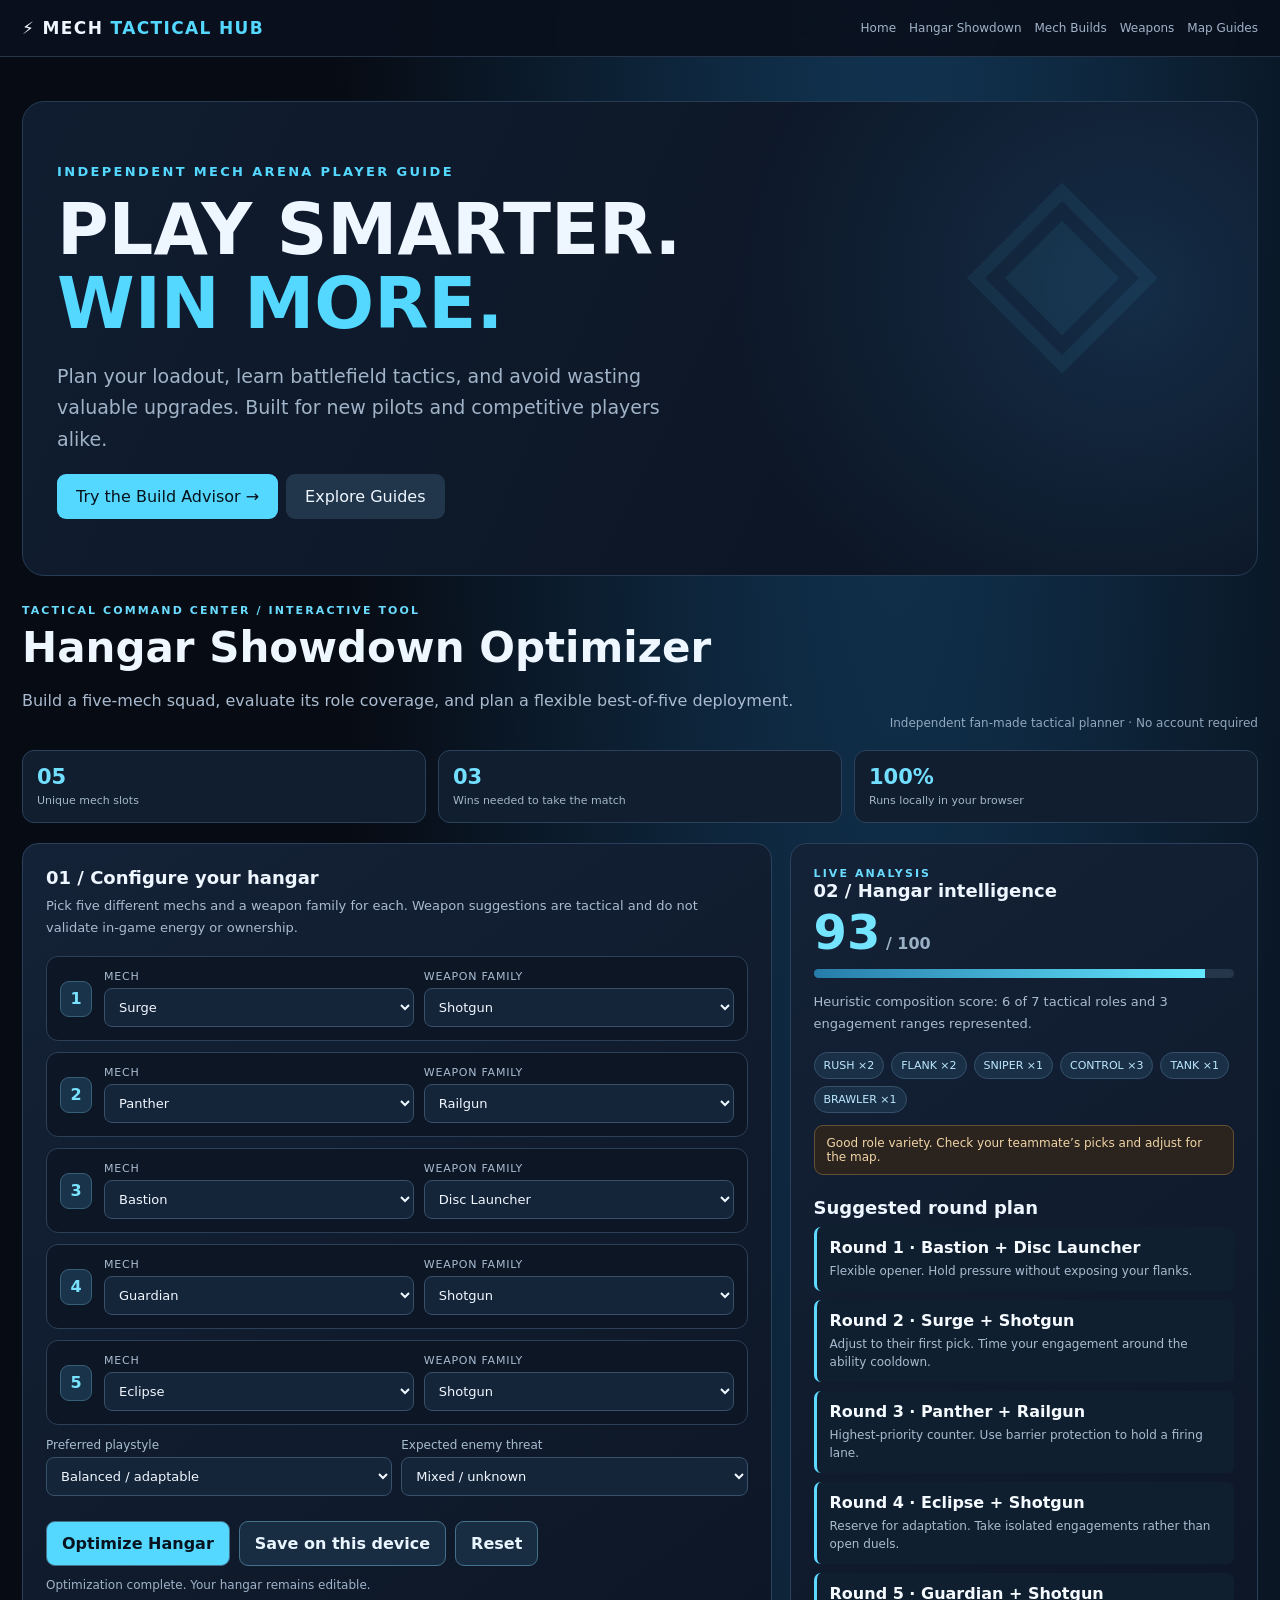
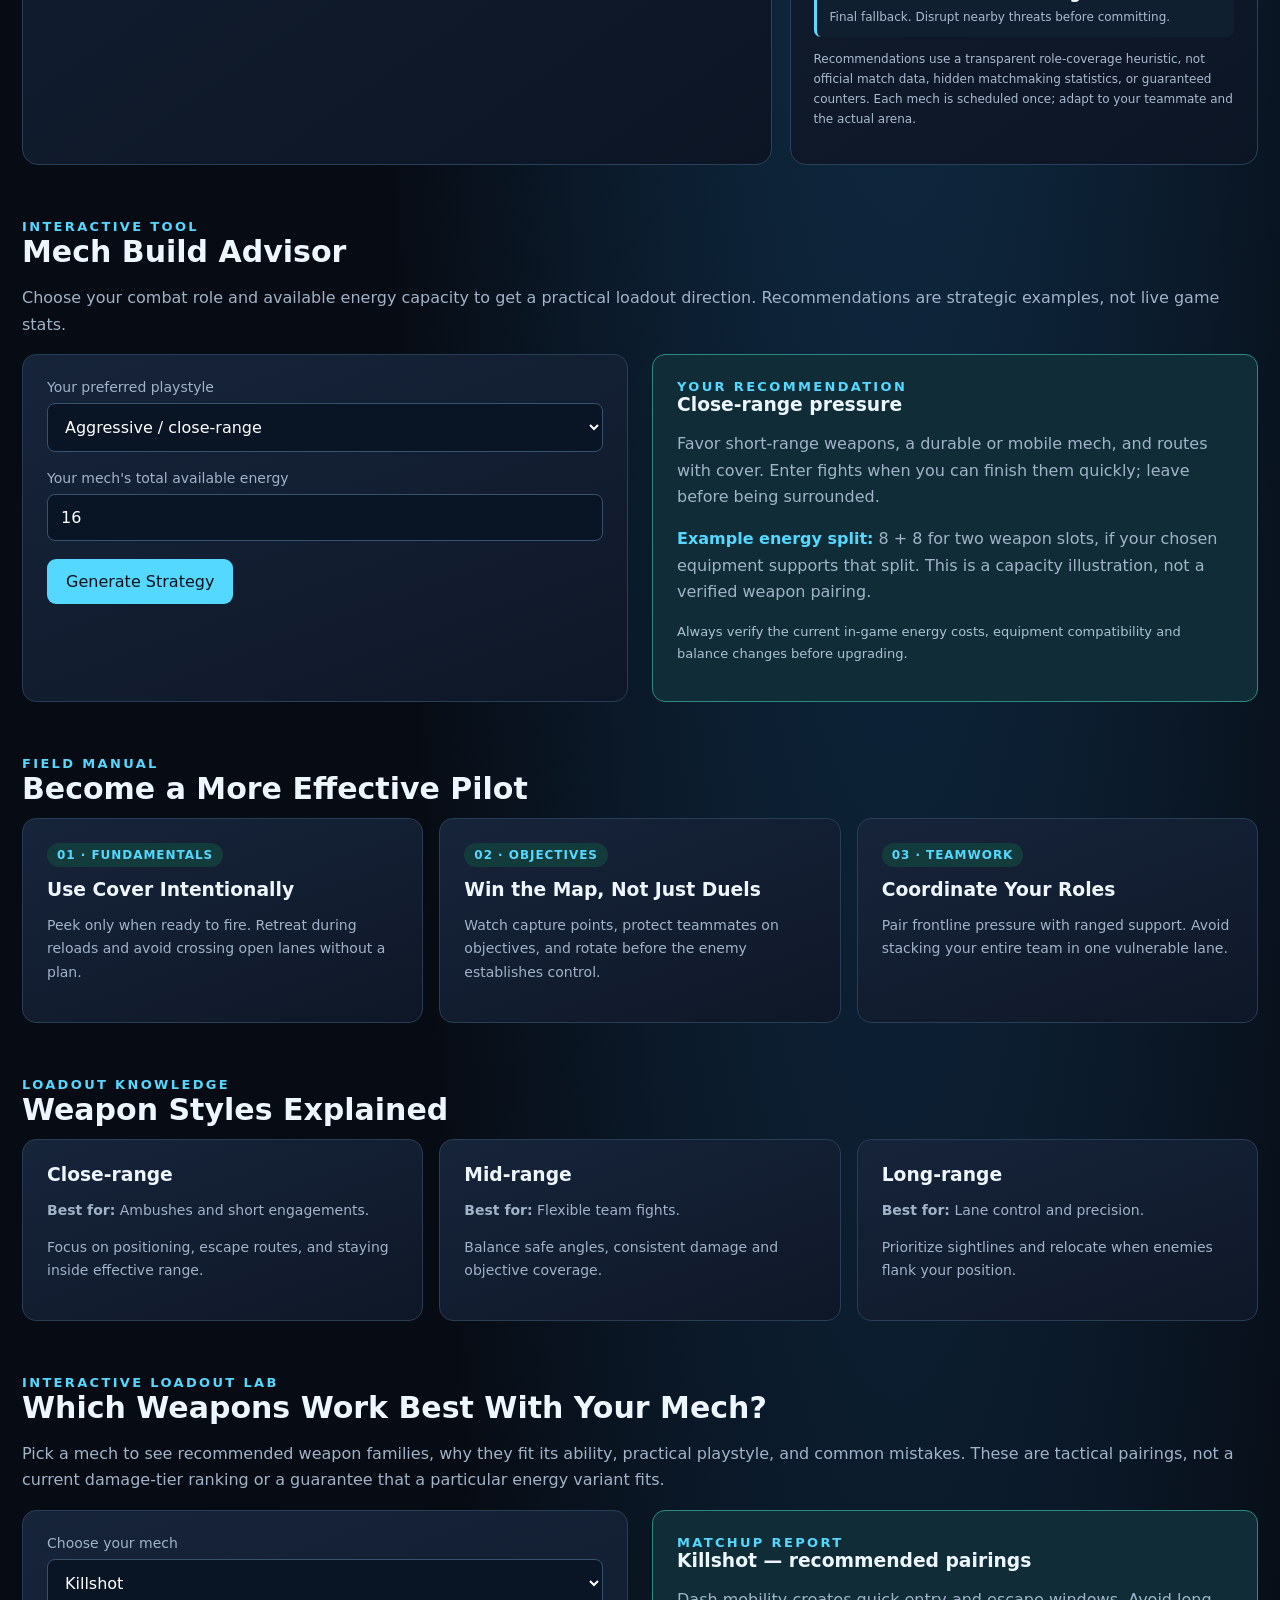
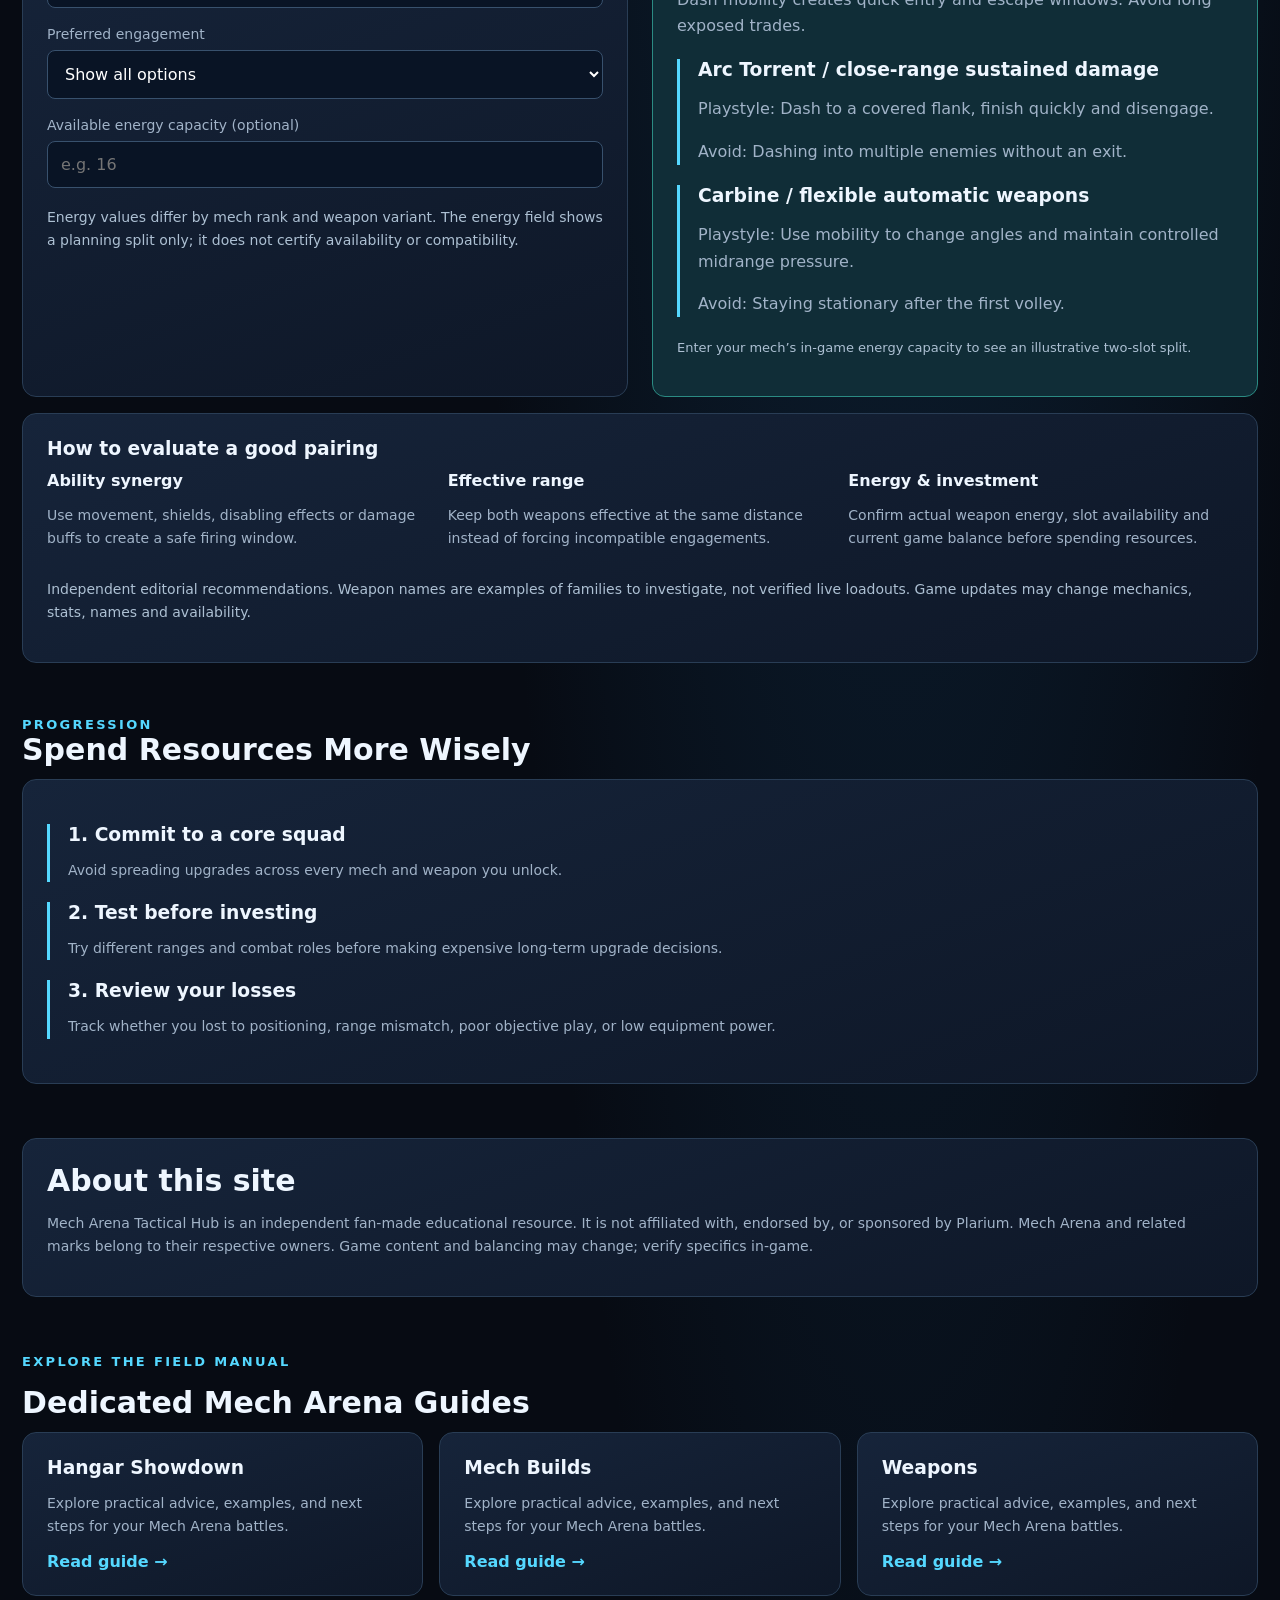
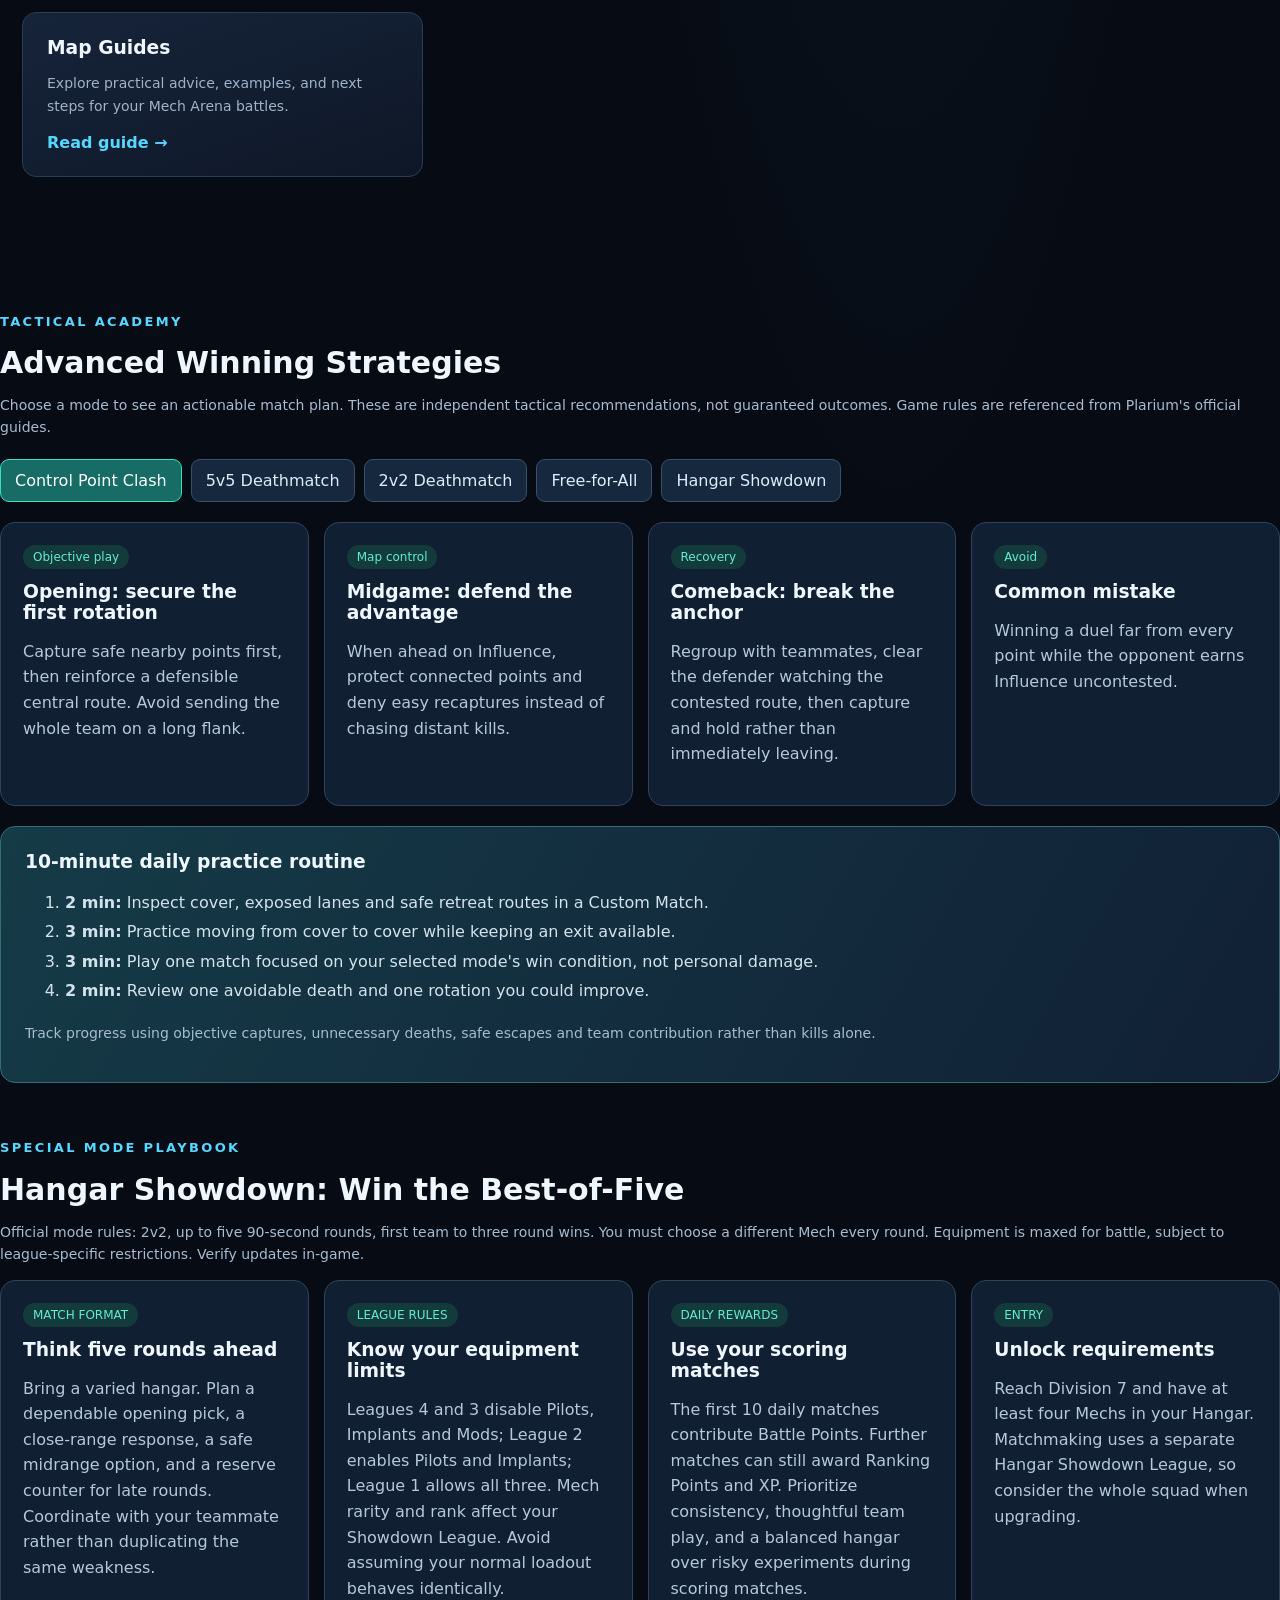
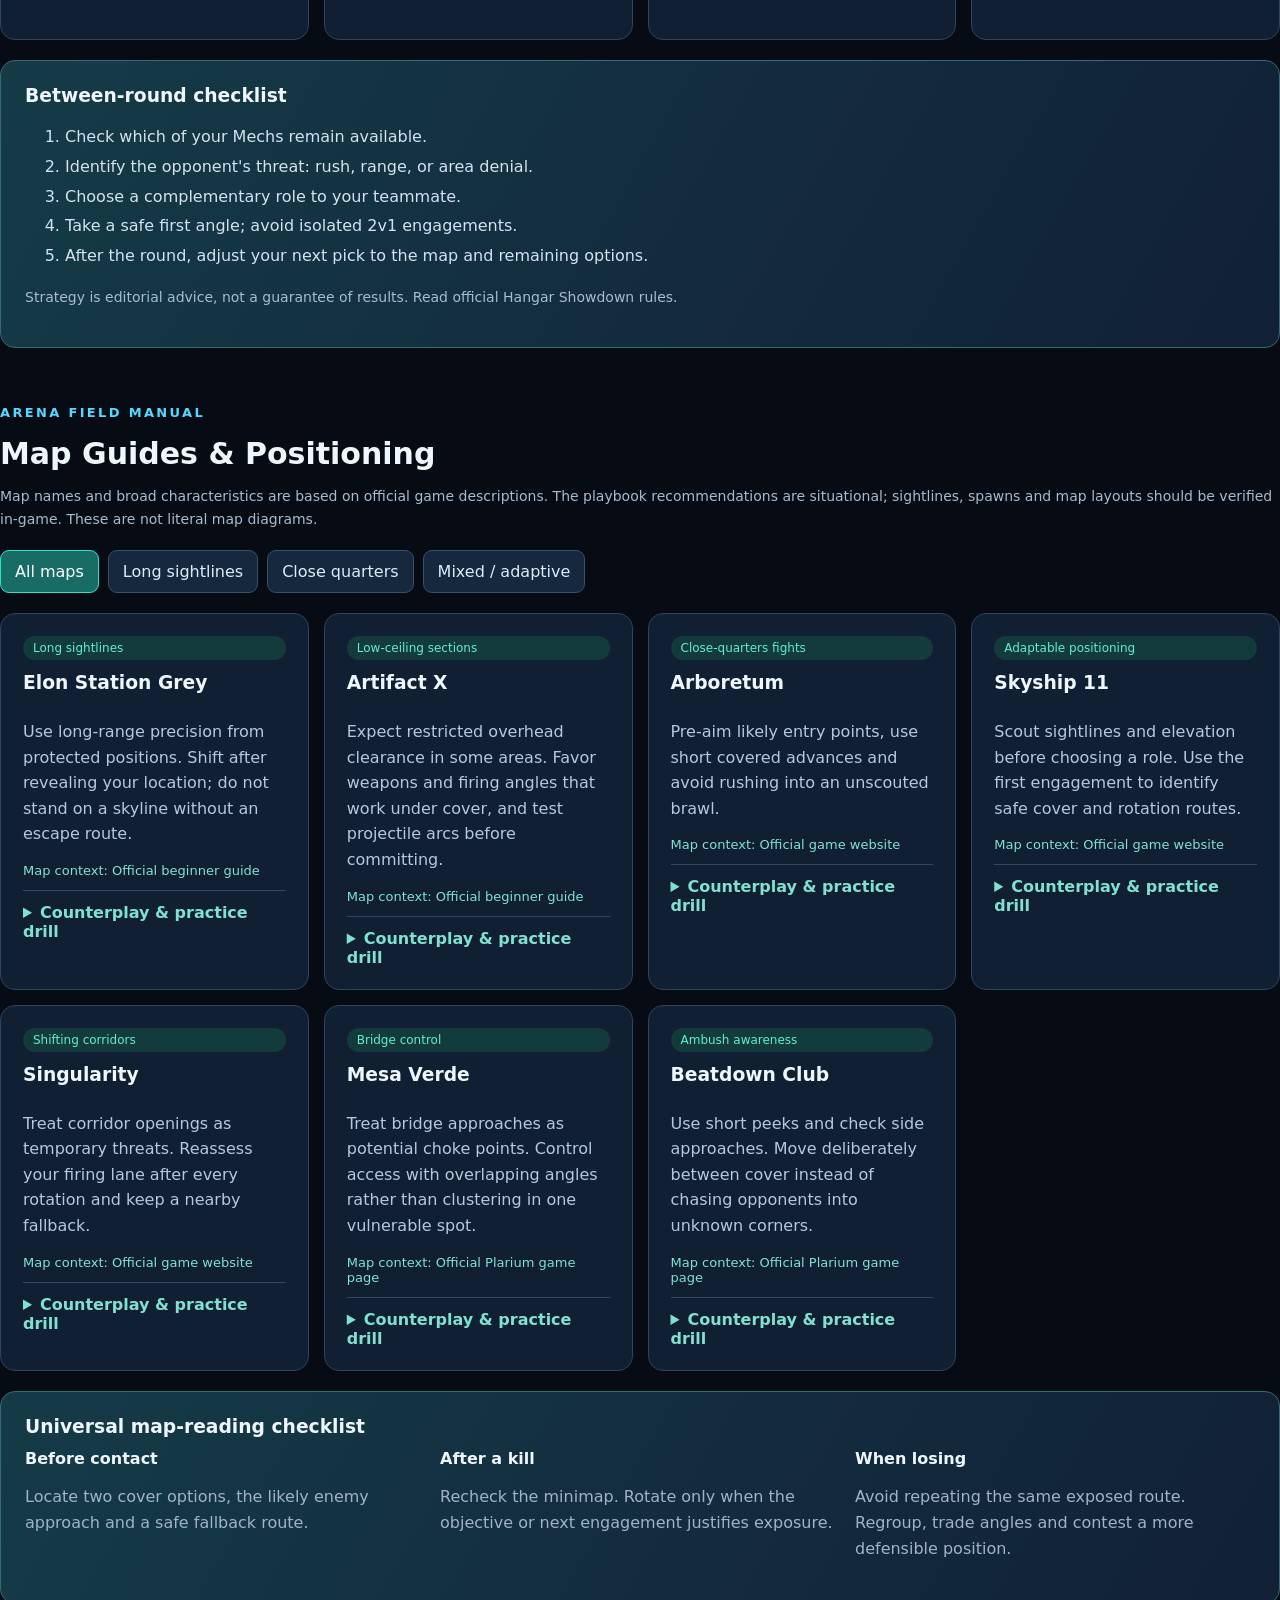
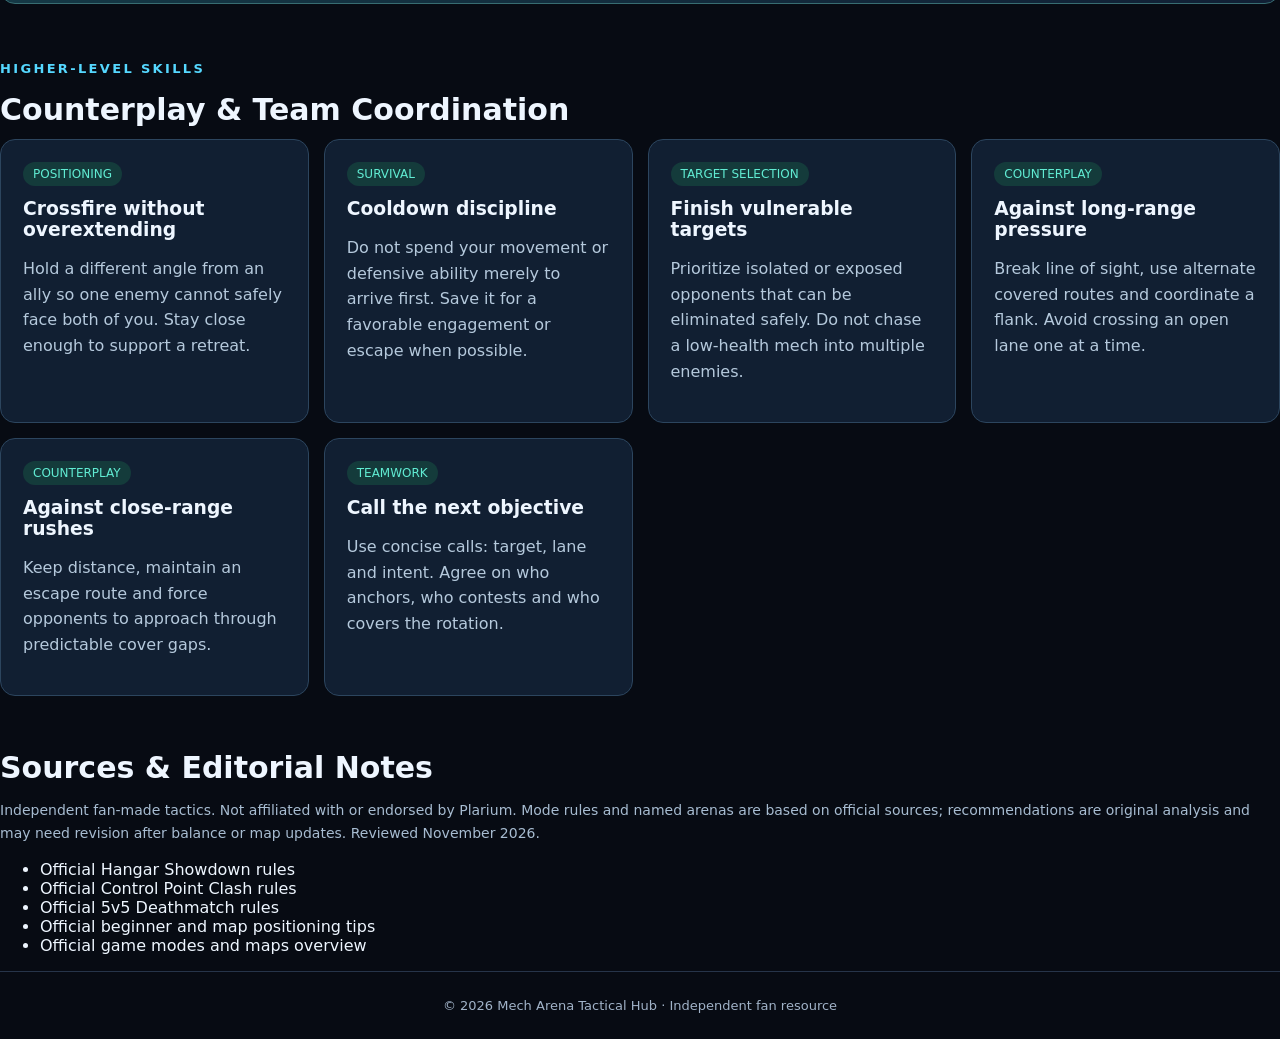
==== commit e4792f14: "Add files via upload" ====
--- a/index.html
+++ b/index.html
@@ -1,21 +1,22 @@
-<!doctype html><html lang="en"><head><meta charset="UTF-8"><meta name="viewport" content="width=device-width,initial-scale=1"><meta name="description" content="Independent Mech Arena player guides, build planner, tactics and resource tips."><title>Mech Arena Tactical Hub</title><style>:root{color-scheme:dark;--bg:#080e1b;--panel:#121d30;--line:#293b55;--accent:#35e1c2;--text:#edf5ff;--muted:#9db1ca}*{box-sizing:border-box}body{margin:0;background:radial-gradient(circle at 85% 0%,#173a53 0,transparent 34%),var(--bg);color:var(--text);font:16px system-ui,Segoe UI,sans-serif}header{position:sticky;top:0;z-index:2;background:#08101eea;border-bottom:1px solid var(--line)}nav{max-width:1150px;margin:auto;display:flex;align-items:center;justify-content:space-between;padding:18px 22px;gap:16px;flex-wrap:wrap}a{color:inherit;text-decoration:none}.logo{font-weight:900;letter-spacing:.08em}.logo span,.accent{color:var(--accent)}.links{display:flex;gap:19px;flex-wrap:wrap;font-size:14px;color:var(--muted)}.links a:hover{color:var(--accent)}main{max-width:1150px;margin:auto;padding:24px 22px 80px}.hero{padding:72px 0 52px;max-width:820px}.eyebrow{color:var(--accent);font-size:13px;font-weight:800;letter-spacing:.18em}h1{font-size:clamp(38px,6vw,72px);line-height:1.05;margin:15px 0}h2{font-size:30px;margin:0 0 12px}h3{margin:0 0 12px}p{line-height:1.65;color:var(--muted)}.hero p{font-size:19px;max-width:640px}.btn{display:inline-block;border:0;background:var(--accent);color:#06131c;font-weight:800;padding:13px 19px;border-radius:9px;cursor:pointer}.btn.secondary{background:#21354b;color:var(--text);margin-left:8px}.section{margin-top:54px;scroll-margin-top:90px}.grid{display:grid;grid-template-columns:repeat(3,minmax(0,1fr));gap:16px}.card{background:linear-gradient(145deg,#16253a,#101a2b);border:1px solid var(--line);border-radius:15px;padding:24px}.card .tag{font-size:12px;color:var(--accent);font-weight:800;letter-spacing:.08em}.card p{font-size:14px}.planner{display:grid;grid-template-columns:1fr 1fr;gap:24px}.field{margin-bottom:18px}label{display:block;color:var(--muted);font-size:14px;margin-bottom:8px}select,input{width:100%;padding:13px;background:#091425;color:white;border:1px solid #38516d;border-radius:8px;font:inherit}.result{border:1px solid #2b8b83;background:#102d37;border-radius:13px;padding:24px}.result strong{color:var(--accent)}.note{font-size:13px;color:#adc0d3}.guide{border-left:3px solid var(--accent);padding-left:18px;margin:20px 0}footer{border-top:1px solid var(--line);padding:26px 22px;text-align:center;color:var(--muted);font-size:13px}@media(max-width:750px){.grid,.planner{grid-template-columns:1fr}.hero{padding-top:45px}.btn.secondary{margin:10px 0 0}.links{gap:12px}}</style><style>
+<!DOCTYPE html>
+<html lang="en"><head><meta charset="utf-8"/><meta content="width=device-width,initial-scale=1" name="viewport"/><meta content="Independent Mech Arena strategy guides, mech and weapon pairings, map tactics and a free interactive Hangar Showdown optimizer." name="description"/><title>Mech Arena Tactical Hub | Builds, Hangar Showdown &amp; Strategy Guides</title><style>:root{color-scheme:dark;--bg:#080e1b;--panel:#121d30;--line:#293b55;--accent:#35e1c2;--text:#edf5ff;--muted:#9db1ca}*{box-sizing:border-box}body{margin:0;background:radial-gradient(circle at 85% 0%,#173a53 0,transparent 34%),var(--bg);color:var(--text);font:16px system-ui,Segoe UI,sans-serif}header{position:sticky;top:0;z-index:2;background:#08101eea;border-bottom:1px solid var(--line)}nav{max-width:1150px;margin:auto;display:flex;align-items:center;justify-content:space-between;padding:18px 22px;gap:16px;flex-wrap:wrap}a{color:inherit;text-decoration:none}.logo{font-weight:900;letter-spacing:.08em}.logo span,.accent{color:var(--accent)}.links{display:flex;gap:19px;flex-wrap:wrap;font-size:14px;color:var(--muted)}.links a:hover{color:var(--accent)}main{max-width:1150px;margin:auto;padding:24px 22px 80px}.hero{padding:72px 0 52px;max-width:820px}.eyebrow{color:var(--accent);font-size:13px;font-weight:800;letter-spacing:.18em}h1{font-size:clamp(38px,6vw,72px);line-height:1.05;margin:15px 0}h2{font-size:30px;margin:0 0 12px}h3{margin:0 0 12px}p{line-height:1.65;color:var(--muted)}.hero p{font-size:19px;max-width:640px}.btn{display:inline-block;border:0;background:var(--accent);color:#06131c;font-weight:800;padding:13px 19px;border-radius:9px;cursor:pointer}.btn.secondary{background:#21354b;color:var(--text);margin-left:8px}.section{margin-top:54px;scroll-margin-top:90px}.grid{display:grid;grid-template-columns:repeat(3,minmax(0,1fr));gap:16px}.card{background:linear-gradient(145deg,#16253a,#101a2b);border:1px solid var(--line);border-radius:15px;padding:24px}.card .tag{font-size:12px;color:var(--accent);font-weight:800;letter-spacing:.08em}.card p{font-size:14px}.planner{display:grid;grid-template-columns:1fr 1fr;gap:24px}.field{margin-bottom:18px}label{display:block;color:var(--muted);font-size:14px;margin-bottom:8px}select,input{width:100%;padding:13px;background:#091425;color:white;border:1px solid #38516d;border-radius:8px;font:inherit}.result{border:1px solid #2b8b83;background:#102d37;border-radius:13px;padding:24px}.result strong{color:var(--accent)}.note{font-size:13px;color:#adc0d3}.guide{border-left:3px solid var(--accent);padding-left:18px;margin:20px 0}footer{border-top:1px solid var(--line);padding:26px 22px;text-align:center;color:var(--muted);font-size:13px}@media(max-width:750px){.grid,.planner{grid-template-columns:1fr}.hero{padding-top:45px}.btn.secondary{margin:10px 0 0}.links{gap:12px}}</style><style>
 .tactical-tabs{display:flex;flex-wrap:wrap;gap:9px;margin:20px 0}.tactical-tabs button,.map-filter{background:#16283e;border:1px solid #37516a;color:#dcecf9;border-radius:9px;padding:11px 14px;cursor:pointer;font:inherit}.tactical-tabs button.active,.map-filter.active{background:#176c65;border-color:#35e1c2;color:white}.tactic-grid{display:grid;grid-template-columns:repeat(auto-fit,minmax(250px,1fr));gap:15px}.tactic-card{background:#111f32;border:1px solid #2c455e;border-radius:15px;padding:22px}.tactic-card h3{margin:0 0 10px}.tactic-card p,.tactic-card li{color:#b5c9dc;line-height:1.6}.tactic-card ul{padding-left:19px}.tag{display:inline-block;color:#61ecd3;background:#143b3b;border-radius:20px;padding:5px 10px;font-size:12px;margin-bottom:12px}.map-controls{display:flex;flex-wrap:wrap;gap:9px;margin:20px 0}.map-card{display:flex;flex-direction:column}.map-card .map-meta{font-size:13px;color:#7fe2d1}.map-card details{border-top:1px solid #30485d;margin-top:12px;padding-top:12px}.map-card summary{cursor:pointer;color:#7fe2d1;font-weight:700}.map-card details p{margin-bottom:5px}.training-box{background:linear-gradient(120deg,#153b47,#112035);border:1px solid #376d72;border-radius:15px;padding:24px;margin:20px 0}.training-box ol{line-height:1.85;color:#d3e3ee}.strategy-note{color:#a7bcd1;font-size:14px;line-height:1.6}.sr-only{position:absolute;left:-9999px}@media(max-width:600px){.tactical-tabs button,.map-filter{flex:1 1 42%}}
 </style><style>
 :root{--bg:#070b13;--panel:#101827;--line:#263449;--accent:#55d8ff;--text:#eef6ff;--muted:#a1b3c8}body{background:radial-gradient(ellipse at 70% -10%,#123858 0%,transparent 45%),#070b13}header{background:#0a111def;backdrop-filter:blur(14px)}nav{max-width:1420px}.logo{font-size:17px}.links{gap:13px}.links a{font-size:12px}main{max-width:1420px}.hero{max-width:none;padding:62px 34px 56px;border:1px solid #263c55;border-radius:22px;margin-top:20px;background:radial-gradient(circle at 90% 40%,#21517b66,transparent 35%),linear-gradient(115deg,#101d30,#0b1321);position:relative;overflow:hidden}.hero:after{content:'◈';position:absolute;right:8%;top:2%;font-size:250px;color:#55d8ff12;pointer-events:none}.hero h1{max-width:820px;font-size:clamp(40px,5.5vw,72px)}.section{scroll-margin-top:95px}.card,.panel{background:linear-gradient(160deg,#16243a,#0e1727);border-color:#293d55!important;border-radius:14px!important}button,.btn,select,input{font:inherit}button:focus-visible,select:focus-visible,a:focus-visible{outline:2px solid #55d8ff;outline-offset:3px}.command{margin-top:28px;scroll-margin-top:95px}.command-head{display:flex;align-items:end;justify-content:space-between;gap:20px;flex-wrap:wrap;margin-bottom:20px}.kicker{font-size:11px;letter-spacing:.19em;text-transform:uppercase;font-weight:800;color:#69dcff}.command h2{font-size:clamp(28px,4vw,42px);margin:6px 0}.command p{color:#aabbd0}.command-layout{display:grid;grid-template-columns:minmax(0,1.6fr) minmax(300px,1fr);gap:18px}.command-panel{border:1px solid #2b405b;border-radius:16px;padding:23px;background:linear-gradient(145deg,#142237,#0c1524);min-width:0}.command-panel h3{font-size:18px;margin:0 0 7px}.command-panel .sub{font-size:13px;margin:0 0 18px}.slots{display:grid;gap:11px}.slot{border:1px solid #2d4057;border-radius:12px;padding:13px;background:#0c1625;display:grid;grid-template-columns:34px minmax(0,1fr) minmax(0,1fr);gap:10px;align-items:center}.slotnum{display:grid;place-items:center;background:#19344a;border:1px solid #36607a;color:#79e3ff;border-radius:9px;width:32px;height:36px;font-weight:800}.slot label{font-size:11px;letter-spacing:.07em;color:#a9bcd1;display:block;margin-bottom:5px}.slot select,.command-select{width:100%;background:#14253a;border:1px solid #38506a;color:#f1f7ff;padding:10px;border-radius:8px;font-size:13px;min-width:0}.optimizer-actions{display:flex;gap:9px;flex-wrap:wrap;margin-top:17px}.action-primary,.action-secondary{padding:12px 15px;border-radius:9px;border:1px solid #44718a;font-weight:800;cursor:pointer}.action-primary{background:#55d8ff;color:#071420}.action-secondary{background:#192d42;color:#e9f5ff}.statusline{font-size:12px;color:#9fb2c8;margin-top:12px;min-height:18px}.modebar{display:flex;gap:9px;flex-wrap:wrap;margin:13px 0 17px}.modebar label{font-size:12px;color:#a8bdd1;flex:1;min-width:125px}.modebar select{margin-top:5px}.score{font-size:48px;line-height:1;color:#75e4ff;font-weight:900}.score small{font-size:16px;color:#9ab0c5}.meter{height:9px;background:#25354a;border-radius:30px;overflow:hidden;margin:13px 0}.meter span{height:100%;display:block;background:linear-gradient(90deg,#267caa,#63e8ff);width:0%;transition:width .25s}.role-chips{display:flex;flex-wrap:wrap;gap:7px;margin:12px 0}.role-chip{background:#1a3046;border:1px solid #36516c;padding:6px 9px;border-radius:20px;font-size:11px;color:#bce8ff}.warning{background:#2b241e;border:1px solid #665033;border-radius:9px;padding:10px 12px;color:#f1d4a6;font-size:12px;margin:10px 0}.round-card{border-left:3px solid #5ed9ff;background:#101f30;border-radius:7px;padding:11px 13px;margin:9px 0}.round-card strong{color:#f5faff}.round-card p{font-size:12px;margin:5px 0 0;line-height:1.5}.tiny-note{font-size:12px;color:#95a9c1;margin-top:13px}.guide-tabs{display:flex;gap:8px;flex-wrap:wrap;margin:18px 0}.guide-tab{border:1px solid #38536a;background:#14263b;color:#d8eafa;border-radius:8px;padding:10px 13px;cursor:pointer}.guide-tab[aria-selected=true]{background:#55d8ff;color:#071420}.dashboard-summary{display:grid;grid-template-columns:repeat(3,1fr);gap:12px;margin:20px 0}.dashboard-summary>div{background:#101e2f;border:1px solid #2c415a;border-radius:12px;padding:14px}.dashboard-summary b{font-size:21px;display:block;color:#73dfff}.dashboard-summary span{font-size:11px;color:#a4b6ca}.independent{color:#92a8be;font-size:12px}.command a{color:#8de8ff;text-decoration:underline}@media(max-width:940px){.command-layout{grid-template-columns:1fr}.dashboard-summary{grid-template-columns:repeat(3,1fr)}}@media(max-width:580px){.slot{grid-template-columns:30px 1fr;gap:8px}.slot .weapon-field{grid-column:2}.hero{padding:35px 20px}.dashboard-summary{grid-template-columns:1fr}.command-panel{padding:15px}}
-</style></head><body><header><nav><a class="logo" href="#top">⚡ MECH <span>TACTICAL HUB</span></a><div class="links"><a href="#optimizer">Hangar Optimizer</a><a href="#planner">Build Advisor</a><a href="#guides">Guides</a><a href="#weapons">Weapons</a><a href="#pairings">Mech + Weapon Matchups</a><a href="#advanced">Advanced Tactics</a><a href="#showdown">Hangar Showdown</a><a href="#maps">Map Guides</a><a href="#resources">Resources</a></div></nav></header><main id="top"><section class="hero"><div class="eyebrow">INDEPENDENT MECH ARENA PLAYER GUIDE</div><h1>PLAY SMARTER.<br><span class="accent">WIN MORE.</span></h1><p>Plan your loadout, learn battlefield tactics, and avoid wasting valuable upgrades. Built for new pilots and competitive players alike.</p><a class="btn" href="#planner">Try the Build Advisor →</a><a class="btn secondary" href="#guides">Explore Guides</a></section><section id="optimizer" class="command"><div class="command-head"><div><div class="kicker">TACTICAL COMMAND CENTER / INTERACTIVE TOOL</div><h2>Hangar Showdown Optimizer</h2><p>Build a five-mech squad, evaluate its role coverage, and plan a flexible best-of-five deployment.</p></div><div class="independent">Independent fan-made tactical planner · No account required</div></div><div class="dashboard-summary"><div><b>05</b><span>Unique mech slots</span></div><div><b>03</b><span>Wins needed to take the match</span></div><div><b>100%</b><span>Runs locally in your browser</span></div></div><div class="command-layout"><div class="command-panel"><h3>01 / Configure your hangar</h3><p class="sub">Pick five different mechs and a weapon family for each. Weapon suggestions are tactical and do not validate in-game energy or ownership.</p><div id="hangarSlots" class="slots"></div><div class="modebar"><label>Preferred playstyle<select class="command-select" id="playstyle"><option value="balanced">Balanced / adaptable</option><option value="aggressive">Aggressive pressure</option><option value="defensive">Defensive / control</option></select></label><label>Expected enemy threat<select class="command-select" id="enemyThreat"><option value="mixed">Mixed / unknown</option><option value="rush">Close-range rush</option><option value="sniper">Long-range snipers</option><option value="tank">Heavy defensive squad</option></select></label></div><div class="optimizer-actions"><button class="action-primary" id="runOptimizer">Optimize Hangar</button><button class="action-secondary" id="saveHangar">Save on this device</button><button class="action-secondary" id="resetHangar">Reset</button></div><div class="statusline" id="hangarStatus" aria-live="polite"></div></div><div class="command-panel"><div class="kicker">LIVE ANALYSIS</div><h3>02 / Hangar intelligence</h3><div><span class="score" id="hangarScore">—<small> / 100</small></span><div class="meter"><span id="hangarMeter"></span></div><p class="sub" id="scoreExplanation">Select five distinct mechs to evaluate tactical coverage.</p></div><div id="roleChips" class="role-chips"></div><div id="optimizerWarnings"></div><h3 style="margin-top:22px">Suggested round plan</h3><div id="roundPlan"><p class="sub">Your recommended deployment order will appear here.</p></div><p class="tiny-note">Recommendations use a transparent role-coverage heuristic, not official match data, hidden matchmaking statistics, or guaranteed counters. Each mech is scheduled once; adapt to your teammate and the actual arena.</p></div></div></section><section class="section" id="planner"><div class="eyebrow">INTERACTIVE TOOL</div><h2>Mech Build Advisor</h2><p>Choose your combat role and available energy capacity to get a practical loadout direction. Recommendations are strategic examples, not live game stats.</p><div class="planner"><div class="card"><div class="field"><label for="role">Your preferred playstyle</label><select id="role"><option value="brawler">Aggressive / close-range</option><option value="support">Support / team-focused</option><option value="sniper">Long-range / precision</option><option value="flex">Flexible / objective control</option></select></div><div class="field"><label for="energy">Your mech's total available energy</label><input id="energy" type="number" min="2" max="40" value="16"></div><button class="btn" id="recommend">Generate Strategy</button></div><div class="result" aria-live="polite"><div class="eyebrow">YOUR RECOMMENDATION</div><h3 id="buildTitle">Close-range pressure</h3><p id="buildText"></p><p id="allocation"></p><p class="note">Always verify the current in-game energy costs, equipment compatibility and balance changes before upgrading.</p></div></div></section><section class="section" id="guides"><div class="eyebrow">FIELD MANUAL</div><h2>Become a More Effective Pilot</h2><div class="grid"><article class="card"><div class="tag">01 · FUNDAMENTALS</div><h3>Use Cover Intentionally</h3><p>Peek only when ready to fire. Retreat during reloads and avoid crossing open lanes without a plan.</p></article><article class="card"><div class="tag">02 · OBJECTIVES</div><h3>Win the Map, Not Just Duels</h3><p>Watch capture points, protect teammates on objectives, and rotate before the enemy establishes control.</p></article><article class="card"><div class="tag">03 · TEAMWORK</div><h3>Coordinate Your Roles</h3><p>Pair frontline pressure with ranged support. Avoid stacking your entire team in one vulnerable lane.</p></article></div></section><section class="section" id="weapons"><div class="eyebrow">LOADOUT KNOWLEDGE</div><h2>Weapon Styles Explained</h2><div class="grid"><article class="card"><h3>Close-range</h3><p><strong>Best for:</strong> Ambushes and short engagements.</p><p>Focus on positioning, escape routes, and staying inside effective range.</p></article><article class="card"><h3>Mid-range</h3><p><strong>Best for:</strong> Flexible team fights.</p><p>Balance safe angles, consistent damage and objective coverage.</p></article><article class="card"><h3>Long-range</h3><p><strong>Best for:</strong> Lane control and precision.</p><p>Prioritize sightlines and relocate when enemies flank your position.</p></article></div></section><section class="section" id="pairings"><div class="eyebrow">INTERACTIVE LOADOUT LAB</div><h2>Which Weapons Work Best With Your Mech?</h2><p>Pick a mech to see recommended weapon families, why they fit its ability, practical playstyle, and common mistakes. These are tactical pairings, not a current damage-tier ranking or a guarantee that a particular energy variant fits.</p><div class="planner"><div class="card"><div class="field"><label for="pairMech">Choose your mech</label><select id="pairMech"><option value="killshot">Killshot</option><option value="panther">Panther</option><option value="guardian">Guardian</option><option value="ares">Ares</option><option value="surge">Surge</option><option value="zephyr">Zephyr</option><option value="bastion">Bastion</option><option value="redeemer">Redeemer</option><option value="eclipse">Eclipse</option><option value="brickhouse">Brickhouse</option><option value="paragon">Paragon</option><option value="shadow">Shadow</option></select></div><div class="field"><label for="pairRole">Preferred engagement</label><select id="pairRole"><option value="all">Show all options</option><option value="close">Close range</option><option value="mid">Mid range</option><option value="long">Long range</option></select></div><div class="field"><label for="pairEnergy">Available energy capacity (optional)</label><input id="pairEnergy" type="number" min="2" max="40" placeholder="e.g. 16"></div><p class="note">Energy values differ by mech rank and weapon variant. The energy field shows a planning split only; it does not certify availability or compatibility.</p></div><div class="result" aria-live="polite"><div class="eyebrow">MATCHUP REPORT</div><h3 id="pairTitle"></h3><p id="pairAbility"></p><div id="pairResults"></div><p id="pairEnergyNote" class="note"></p></div></div><div class="card" style="margin-top:16px"><h3>How to evaluate a good pairing</h3><div class="grid"><div><strong>Ability synergy</strong><p>Use movement, shields, disabling effects or damage buffs to create a safe firing window.</p></div><div><strong>Effective range</strong><p>Keep both weapons effective at the same distance instead of forcing incompatible engagements.</p></div><div><strong>Energy &amp; investment</strong><p>Confirm actual weapon energy, slot availability and current game balance before spending resources.</p></div></div><p class="note">Independent editorial recommendations. Weapon names are examples of families to investigate, not verified live loadouts. Game updates may change mechanics, stats, names and availability.</p></div></section><section class="section" id="resources"><div class="eyebrow">PROGRESSION</div><h2>Spend Resources More Wisely</h2><div class="card"><div class="guide"><h3>1. Commit to a core squad</h3><p>Avoid spreading upgrades across every mech and weapon you unlock.</p></div><div class="guide"><h3>2. Test before investing</h3><p>Try different ranges and combat roles before making expensive long-term upgrade decisions.</p></div><div class="guide"><h3>3. Review your losses</h3><p>Track whether you lost to positioning, range mismatch, poor objective play, or low equipment power.</p></div></div></section><section class="section"><div class="card"><h2>About this site</h2><p>Mech Arena Tactical Hub is an independent fan-made educational resource. It is not affiliated with, endorsed by, or sponsored by Plarium. Mech Arena and related marks belong to their respective owners. Game content and balancing may change; verify specifics in-game.</p></div></section></main>
-<section class="section" id="advanced" aria-labelledby="advanced-heading">
+</style><link href="https://mech-arena-tactical-hub.pages.dev/" rel="canonical"/><meta content="index,follow" name="robots"/><meta content="Mech Arena Tactical Hub" property="og:title"/><meta content="website" property="og:type"/></head><body><header><nav><a class="logo" href="index.html">⚡ MECH <span>TACTICAL HUB</span></a><div class="links"><a href="index.html">Home</a><a href="hangar-showdown.html">Hangar Showdown</a><a href="best-mech-builds.html">Mech Builds</a><a href="weapon-guide.html">Weapons</a><a href="map-guides.html">Map Guides</a></div></nav></header><main id="top"><section class="hero"><div class="eyebrow">INDEPENDENT MECH ARENA PLAYER GUIDE</div><h1>PLAY SMARTER.<br/><span class="accent">WIN MORE.</span></h1><p>Plan your loadout, learn battlefield tactics, and avoid wasting valuable upgrades. Built for new pilots and competitive players alike.</p><a class="btn" href="#planner">Try the Build Advisor →</a><a class="btn secondary" href="#guides">Explore Guides</a></section><section class="command" id="optimizer"><div class="command-head"><div><div class="kicker">TACTICAL COMMAND CENTER / INTERACTIVE TOOL</div><h2>Hangar Showdown Optimizer</h2><p>Build a five-mech squad, evaluate its role coverage, and plan a flexible best-of-five deployment.</p></div><div class="independent">Independent fan-made tactical planner · No account required</div></div><div class="dashboard-summary"><div><b>05</b><span>Unique mech slots</span></div><div><b>03</b><span>Wins needed to take the match</span></div><div><b>100%</b><span>Runs locally in your browser</span></div></div><div class="command-layout"><div class="command-panel"><h3>01 / Configure your hangar</h3><p class="sub">Pick five different mechs and a weapon family for each. Weapon suggestions are tactical and do not validate in-game energy or ownership.</p><div class="slots" id="hangarSlots"></div><div class="modebar"><label>Preferred playstyle<select class="command-select" id="playstyle"><option value="balanced">Balanced / adaptable</option><option value="aggressive">Aggressive pressure</option><option value="defensive">Defensive / control</option></select></label><label>Expected enemy threat<select class="command-select" id="enemyThreat"><option value="mixed">Mixed / unknown</option><option value="rush">Close-range rush</option><option value="sniper">Long-range snipers</option><option value="tank">Heavy defensive squad</option></select></label></div><div class="optimizer-actions"><button class="action-primary" id="runOptimizer">Optimize Hangar</button><button class="action-secondary" id="saveHangar">Save on this device</button><button class="action-secondary" id="resetHangar">Reset</button></div><div aria-live="polite" class="statusline" id="hangarStatus"></div></div><div class="command-panel"><div class="kicker">LIVE ANALYSIS</div><h3>02 / Hangar intelligence</h3><div><span class="score" id="hangarScore">—<small> / 100</small></span><div class="meter"><span id="hangarMeter"></span></div><p class="sub" id="scoreExplanation">Select five distinct mechs to evaluate tactical coverage.</p></div><div class="role-chips" id="roleChips"></div><div id="optimizerWarnings"></div><h3 style="margin-top:22px">Suggested round plan</h3><div id="roundPlan"><p class="sub">Your recommended deployment order will appear here.</p></div><p class="tiny-note">Recommendations use a transparent role-coverage heuristic, not official match data, hidden matchmaking statistics, or guaranteed counters. Each mech is scheduled once; adapt to your teammate and the actual arena.</p></div></div></section><section class="section" id="planner"><div class="eyebrow">INTERACTIVE TOOL</div><h2>Mech Build Advisor</h2><p>Choose your combat role and available energy capacity to get a practical loadout direction. Recommendations are strategic examples, not live game stats.</p><div class="planner"><div class="card"><div class="field"><label for="role">Your preferred playstyle</label><select id="role"><option value="brawler">Aggressive / close-range</option><option value="support">Support / team-focused</option><option value="sniper">Long-range / precision</option><option value="flex">Flexible / objective control</option></select></div><div class="field"><label for="energy">Your mech's total available energy</label><input id="energy" max="40" min="2" type="number" value="16"/></div><button class="btn" id="recommend">Generate Strategy</button></div><div aria-live="polite" class="result"><div class="eyebrow">YOUR RECOMMENDATION</div><h3 id="buildTitle">Close-range pressure</h3><p id="buildText"></p><p id="allocation"></p><p class="note">Always verify the current in-game energy costs, equipment compatibility and balance changes before upgrading.</p></div></div></section><section class="section" id="guides"><div class="eyebrow">FIELD MANUAL</div><h2>Become a More Effective Pilot</h2><div class="grid"><article class="card"><div class="tag">01 · FUNDAMENTALS</div><h3>Use Cover Intentionally</h3><p>Peek only when ready to fire. Retreat during reloads and avoid crossing open lanes without a plan.</p></article><article class="card"><div class="tag">02 · OBJECTIVES</div><h3>Win the Map, Not Just Duels</h3><p>Watch capture points, protect teammates on objectives, and rotate before the enemy establishes control.</p></article><article class="card"><div class="tag">03 · TEAMWORK</div><h3>Coordinate Your Roles</h3><p>Pair frontline pressure with ranged support. Avoid stacking your entire team in one vulnerable lane.</p></article></div></section><section class="section" id="weapons"><div class="eyebrow">LOADOUT KNOWLEDGE</div><h2>Weapon Styles Explained</h2><div class="grid"><article class="card"><h3>Close-range</h3><p><strong>Best for:</strong> Ambushes and short engagements.</p><p>Focus on positioning, escape routes, and staying inside effective range.</p></article><article class="card"><h3>Mid-range</h3><p><strong>Best for:</strong> Flexible team fights.</p><p>Balance safe angles, consistent damage and objective coverage.</p></article><article class="card"><h3>Long-range</h3><p><strong>Best for:</strong> Lane control and precision.</p><p>Prioritize sightlines and relocate when enemies flank your position.</p></article></div></section><section class="section" id="pairings"><div class="eyebrow">INTERACTIVE LOADOUT LAB</div><h2>Which Weapons Work Best With Your Mech?</h2><p>Pick a mech to see recommended weapon families, why they fit its ability, practical playstyle, and common mistakes. These are tactical pairings, not a current damage-tier ranking or a guarantee that a particular energy variant fits.</p><div class="planner"><div class="card"><div class="field"><label for="pairMech">Choose your mech</label><select id="pairMech"><option value="killshot">Killshot</option><option value="panther">Panther</option><option value="guardian">Guardian</option><option value="ares">Ares</option><option value="surge">Surge</option><option value="zephyr">Zephyr</option><option value="bastion">Bastion</option><option value="redeemer">Redeemer</option><option value="eclipse">Eclipse</option><option value="brickhouse">Brickhouse</option><option value="paragon">Paragon</option><option value="shadow">Shadow</option></select></div><div class="field"><label for="pairRole">Preferred engagement</label><select id="pairRole"><option value="all">Show all options</option><option value="close">Close range</option><option value="mid">Mid range</option><option value="long">Long range</option></select></div><div class="field"><label for="pairEnergy">Available energy capacity (optional)</label><input id="pairEnergy" max="40" min="2" placeholder="e.g. 16" type="number"/></div><p class="note">Energy values differ by mech rank and weapon variant. The energy field shows a planning split only; it does not certify availability or compatibility.</p></div><div aria-live="polite" class="result"><div class="eyebrow">MATCHUP REPORT</div><h3 id="pairTitle"></h3><p id="pairAbility"></p><div id="pairResults"></div><p class="note" id="pairEnergyNote"></p></div></div><div class="card" style="margin-top:16px"><h3>How to evaluate a good pairing</h3><div class="grid"><div><strong>Ability synergy</strong><p>Use movement, shields, disabling effects or damage buffs to create a safe firing window.</p></div><div><strong>Effective range</strong><p>Keep both weapons effective at the same distance instead of forcing incompatible engagements.</p></div><div><strong>Energy &amp; investment</strong><p>Confirm actual weapon energy, slot availability and current game balance before spending resources.</p></div></div><p class="note">Independent editorial recommendations. Weapon names are examples of families to investigate, not verified live loadouts. Game updates may change mechanics, stats, names and availability.</p></div></section><section class="section" id="resources"><div class="eyebrow">PROGRESSION</div><h2>Spend Resources More Wisely</h2><div class="card"><div class="guide"><h3>1. Commit to a core squad</h3><p>Avoid spreading upgrades across every mech and weapon you unlock.</p></div><div class="guide"><h3>2. Test before investing</h3><p>Try different ranges and combat roles before making expensive long-term upgrade decisions.</p></div><div class="guide"><h3>3. Review your losses</h3><p>Track whether you lost to positioning, range mismatch, poor objective play, or low equipment power.</p></div></div></section><section class="section"><div class="card"><h2>About this site</h2><p>Mech Arena Tactical Hub is an independent fan-made educational resource. It is not affiliated with, endorsed by, or sponsored by Plarium. Mech Arena and related marks belong to their respective owners. Game content and balancing may change; verify specifics in-game.</p></div></section><section class="section" id="explore"><p class="eyebrow">EXPLORE THE FIELD MANUAL</p><h2>Dedicated Mech Arena Guides</h2><div class="grid"><article class="card"><h3>Hangar Showdown</h3><p>Explore practical advice, examples, and next steps for your Mech Arena battles.</p><a href="hangar-showdown.html" style="color:var(--accent);font-weight:700">Read guide →</a></article><article class="card"><h3>Mech Builds</h3><p>Explore practical advice, examples, and next steps for your Mech Arena battles.</p><a href="best-mech-builds.html" style="color:var(--accent);font-weight:700">Read guide →</a></article><article class="card"><h3>Weapons</h3><p>Explore practical advice, examples, and next steps for your Mech Arena battles.</p><a href="weapon-guide.html" style="color:var(--accent);font-weight:700">Read guide →</a></article><article class="card"><h3>Map Guides</h3><p>Explore practical advice, examples, and next steps for your Mech Arena battles.</p><a href="map-guides.html" style="color:var(--accent);font-weight:700">Read guide →</a></article></div></section></main>
+<section aria-labelledby="advanced-heading" class="section" id="advanced">
 <p class="eyebrow">TACTICAL ACADEMY</p><h2 id="advanced-heading">Advanced Winning Strategies</h2>
 <p class="strategy-note">Choose a mode to see an actionable match plan. These are independent tactical recommendations, not guaranteed outcomes. Game rules are referenced from Plarium's official guides.</p>
-<div class="tactical-tabs" role="group" aria-label="Choose game mode"><button type="button" class="active" data-mode="cpc" aria-pressed="true">Control Point Clash</button><button type="button" data-mode="5v5" aria-pressed="false">5v5 Deathmatch</button><button type="button" data-mode="2v2" aria-pressed="false">2v2 Deathmatch</button><button type="button" data-mode="ffa" aria-pressed="false">Free-for-All</button><button type="button" data-mode="hangar" aria-pressed="false">Hangar Showdown</button></div>
-<div id="modeContent" class="tactic-grid" aria-live="polite"></div>
+<div aria-label="Choose game mode" class="tactical-tabs" role="group"><button aria-pressed="true" class="active" data-mode="cpc" type="button">Control Point Clash</button><button aria-pressed="false" data-mode="5v5" type="button">5v5 Deathmatch</button><button aria-pressed="false" data-mode="2v2" type="button">2v2 Deathmatch</button><button aria-pressed="false" data-mode="ffa" type="button">Free-for-All</button><button aria-pressed="false" data-mode="hangar" type="button">Hangar Showdown</button></div>
+<div aria-live="polite" class="tactic-grid" id="modeContent"></div>
 <div class="training-box"><h3>10-minute daily practice routine</h3><ol><li><strong>2 min:</strong> Inspect cover, exposed lanes and safe retreat routes in a Custom Match.</li><li><strong>3 min:</strong> Practice moving from cover to cover while keeping an exit available.</li><li><strong>3 min:</strong> Play one match focused on your selected mode's win condition, not personal damage.</li><li><strong>2 min:</strong> Review one avoidable death and one rotation you could improve.</li></ol><p class="strategy-note">Track progress using objective captures, unnecessary deaths, safe escapes and team contribution rather than kills alone.</p></div>
 </section>
-<section class="section" id="showdown"><p class="eyebrow">SPECIAL MODE PLAYBOOK</p><h2>Hangar Showdown: Win the Best-of-Five</h2><p class="strategy-note">Official mode rules: 2v2, up to five 90-second rounds, first team to three round wins. You must choose a different Mech every round. Equipment is maxed for battle, subject to league-specific restrictions. Verify updates in-game.</p><div class="tactic-grid"><article class="tactic-card"><span class="tag">MATCH FORMAT</span><h3>Think five rounds ahead</h3><p>Bring a varied hangar. Plan a dependable opening pick, a close-range response, a safe midrange option, and a reserve counter for late rounds. Coordinate with your teammate rather than duplicating the same weakness.</p></article><article class="tactic-card"><span class="tag">LEAGUE RULES</span><h3>Know your equipment limits</h3><p>Leagues 4 and 3 disable Pilots, Implants and Mods; League 2 enables Pilots and Implants; League 1 allows all three. Mech rarity and rank affect your Showdown League. Avoid assuming your normal loadout behaves identically.</p></article><article class="tactic-card"><span class="tag">DAILY REWARDS</span><h3>Use your scoring matches</h3><p>The first 10 daily matches contribute Battle Points. Further matches can still award Ranking Points and XP. Prioritize consistency, thoughtful team play, and a balanced hangar over risky experiments during scoring matches.</p></article><article class="tactic-card"><span class="tag">ENTRY</span><h3>Unlock requirements</h3><p>Reach Division 7 and have at least four Mechs in your Hangar. Matchmaking uses a separate Hangar Showdown League, so consider the whole squad when upgrading.</p></article></div><div class="training-box"><h3>Between-round checklist</h3><ol><li>Check which of your Mechs remain available.</li><li>Identify the opponent's threat: rush, range, or area denial.</li><li>Choose a complementary role to your teammate.</li><li>Take a safe first angle; avoid isolated 2v1 engagements.</li><li>After the round, adjust your next pick to the map and remaining options.</li></ol><p class="strategy-note">Strategy is editorial advice, not a guarantee of results. <a href="https://mecharena-support.plarium.com/hc/en-us/articles/21315375576604-Hangar-Showdown" target="_blank" rel="noopener noreferrer">Read official Hangar Showdown rules</a>.</p></div></section><section class="section" id="maps" aria-labelledby="maps-heading"><p class="eyebrow">ARENA FIELD MANUAL</p><h2 id="maps-heading">Map Guides &amp; Positioning</h2><p class="strategy-note">Map names and broad characteristics are based on official game descriptions. The playbook recommendations are situational; sightlines, spawns and map layouts should be verified in-game. These are not literal map diagrams.</p>
-<div class="map-controls" role="group" aria-label="Filter maps"><button type="button" class="map-filter active" data-filter="all" aria-pressed="true">All maps</button><button type="button" class="map-filter" data-filter="long" aria-pressed="false">Long sightlines</button><button type="button" class="map-filter" data-filter="close" aria-pressed="false">Close quarters</button><button type="button" class="map-filter" data-filter="mixed" aria-pressed="false">Mixed / adaptive</button></div><div id="mapGrid" class="tactic-grid"></div>
+<section class="section" id="showdown"><p class="eyebrow">SPECIAL MODE PLAYBOOK</p><h2>Hangar Showdown: Win the Best-of-Five</h2><p class="strategy-note">Official mode rules: 2v2, up to five 90-second rounds, first team to three round wins. You must choose a different Mech every round. Equipment is maxed for battle, subject to league-specific restrictions. Verify updates in-game.</p><div class="tactic-grid"><article class="tactic-card"><span class="tag">MATCH FORMAT</span><h3>Think five rounds ahead</h3><p>Bring a varied hangar. Plan a dependable opening pick, a close-range response, a safe midrange option, and a reserve counter for late rounds. Coordinate with your teammate rather than duplicating the same weakness.</p></article><article class="tactic-card"><span class="tag">LEAGUE RULES</span><h3>Know your equipment limits</h3><p>Leagues 4 and 3 disable Pilots, Implants and Mods; League 2 enables Pilots and Implants; League 1 allows all three. Mech rarity and rank affect your Showdown League. Avoid assuming your normal loadout behaves identically.</p></article><article class="tactic-card"><span class="tag">DAILY REWARDS</span><h3>Use your scoring matches</h3><p>The first 10 daily matches contribute Battle Points. Further matches can still award Ranking Points and XP. Prioritize consistency, thoughtful team play, and a balanced hangar over risky experiments during scoring matches.</p></article><article class="tactic-card"><span class="tag">ENTRY</span><h3>Unlock requirements</h3><p>Reach Division 7 and have at least four Mechs in your Hangar. Matchmaking uses a separate Hangar Showdown League, so consider the whole squad when upgrading.</p></article></div><div class="training-box"><h3>Between-round checklist</h3><ol><li>Check which of your Mechs remain available.</li><li>Identify the opponent's threat: rush, range, or area denial.</li><li>Choose a complementary role to your teammate.</li><li>Take a safe first angle; avoid isolated 2v1 engagements.</li><li>After the round, adjust your next pick to the map and remaining options.</li></ol><p class="strategy-note">Strategy is editorial advice, not a guarantee of results. <a href="https://mecharena-support.plarium.com/hc/en-us/articles/21315375576604-Hangar-Showdown" rel="noopener noreferrer" target="_blank">Read official Hangar Showdown rules</a>.</p></div></section><section aria-labelledby="maps-heading" class="section" id="maps"><p class="eyebrow">ARENA FIELD MANUAL</p><h2 id="maps-heading">Map Guides &amp; Positioning</h2><p class="strategy-note">Map names and broad characteristics are based on official game descriptions. The playbook recommendations are situational; sightlines, spawns and map layouts should be verified in-game. These are not literal map diagrams.</p>
+<div aria-label="Filter maps" class="map-controls" role="group"><button aria-pressed="true" class="map-filter active" data-filter="all" type="button">All maps</button><button aria-pressed="false" class="map-filter" data-filter="long" type="button">Long sightlines</button><button aria-pressed="false" class="map-filter" data-filter="close" type="button">Close quarters</button><button aria-pressed="false" class="map-filter" data-filter="mixed" type="button">Mixed / adaptive</button></div><div class="tactic-grid" id="mapGrid"></div>
 <div class="training-box"><h3>Universal map-reading checklist</h3><div class="tactic-grid"><div><strong>Before contact</strong><p>Locate two cover options, the likely enemy approach and a safe fallback route.</p></div><div><strong>After a kill</strong><p>Recheck the minimap. Rotate only when the objective or next engagement justifies exposure.</p></div><div><strong>When losing</strong><p>Avoid repeating the same exposed route. Regroup, trade angles and contest a more defensible position.</p></div></div></div>
 </section>
 <section class="section" id="counterplay"><p class="eyebrow">HIGHER-LEVEL SKILLS</p><h2>Counterplay &amp; Team Coordination</h2><div class="tactic-grid"><article class="tactic-card"><span class="tag">POSITIONING</span><h3>Crossfire without overextending</h3><p>Hold a different angle from an ally so one enemy cannot safely face both of you. Stay close enough to support a retreat.</p></article><article class="tactic-card"><span class="tag">SURVIVAL</span><h3>Cooldown discipline</h3><p>Do not spend your movement or defensive ability merely to arrive first. Save it for a favorable engagement or escape when possible.</p></article><article class="tactic-card"><span class="tag">TARGET SELECTION</span><h3>Finish vulnerable targets</h3><p>Prioritize isolated or exposed opponents that can be eliminated safely. Do not chase a low-health mech into multiple enemies.</p></article><article class="tactic-card"><span class="tag">COUNTERPLAY</span><h3>Against long-range pressure</h3><p>Break line of sight, use alternate covered routes and coordinate a flank. Avoid crossing an open lane one at a time.</p></article><article class="tactic-card"><span class="tag">COUNTERPLAY</span><h3>Against close-range rushes</h3><p>Keep distance, maintain an escape route and force opponents to approach through predictable cover gaps.</p></article><article class="tactic-card"><span class="tag">TEAMWORK</span><h3>Call the next objective</h3><p>Use concise calls: target, lane and intent. Agree on who anchors, who contests and who covers the rotation.</p></article></div></section>
-<section class="section" id="references"><h2>Sources &amp; Editorial Notes</h2><p class="strategy-note">Independent fan-made tactics. Not affiliated with or endorsed by Plarium. Mode rules and named arenas are based on official sources; recommendations are original analysis and may need revision after balance or map updates. Reviewed November 2026.</p><ul><li><a href="https://mecharena-support.plarium.com/hc/en-us/articles/21315375576604-Hangar-Showdown" target="_blank" rel="noopener noreferrer">Official Hangar Showdown rules</a></li><li><a href="https://mecharena-support.plarium.com/hc/en-us/articles/12575748507548-Control-Point-Clash" target="_blank" rel="noopener noreferrer">Official Control Point Clash rules</a></li><li><a href="https://mecharena-support.plarium.com/hc/en-us/articles/12642671561116-5-vs-5-Deathmatch" target="_blank" rel="noopener noreferrer">Official 5v5 Deathmatch rules</a></li><li><a href="https://mecharena.game/mech-arena-beginners-guide/" target="_blank" rel="noopener noreferrer">Official beginner and map positioning tips</a></li><li><a href="https://plarium.com/en/game/mech-arena/" target="_blank" rel="noopener noreferrer">Official game modes and maps overview</a></li></ul></section>
+<section class="section" id="references"><h2>Sources &amp; Editorial Notes</h2><p class="strategy-note">Independent fan-made tactics. Not affiliated with or endorsed by Plarium. Mode rules and named arenas are based on official sources; recommendations are original analysis and may need revision after balance or map updates. Reviewed November 2026.</p><ul><li><a href="https://mecharena-support.plarium.com/hc/en-us/articles/21315375576604-Hangar-Showdown" rel="noopener noreferrer" target="_blank">Official Hangar Showdown rules</a></li><li><a href="https://mecharena-support.plarium.com/hc/en-us/articles/12575748507548-Control-Point-Clash" rel="noopener noreferrer" target="_blank">Official Control Point Clash rules</a></li><li><a href="https://mecharena-support.plarium.com/hc/en-us/articles/12642671561116-5-vs-5-Deathmatch" rel="noopener noreferrer" target="_blank">Official 5v5 Deathmatch rules</a></li><li><a href="https://mecharena.game/mech-arena-beginners-guide/" rel="noopener noreferrer" target="_blank">Official beginner and map positioning tips</a></li><li><a href="https://plarium.com/en/game/mech-arena/" rel="noopener noreferrer" target="_blank">Official game modes and maps overview</a></li></ul></section>
 <script>
 (()=>{
 const modes={
